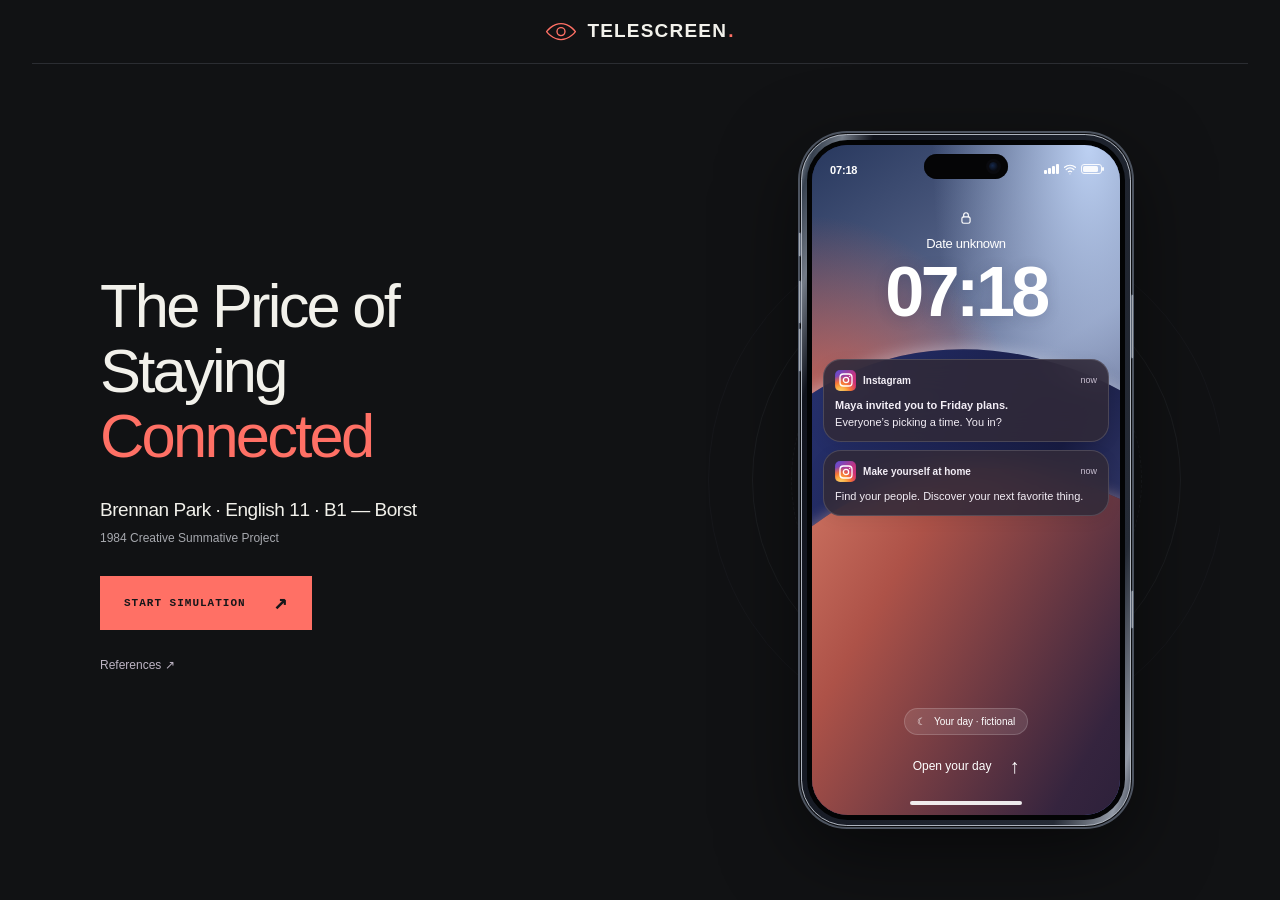
==== docs/index.html @ c14a63f2 "Retitle project and simplify homepage with verified MLA references" ====
<!doctype html>
<html lang="en">
<head>
<meta charset="utf-8">
<meta name="viewport" content="width=device-width, initial-scale=1">
<meta name="theme-color" content="#111214">
<meta name="description" content="A student’s day in an Instagram simulation. Explore how convenience, personalization, and social connection shape the data we share, with researched comparisons to Instagram, Facebook, and 1984.">
<title>The Price of Staying Connected</title>
<link rel="icon" href="icon.svg" type="image/svg+xml">
<link rel="stylesheet" href="style.css?v=720aa1b64d">
<link rel="stylesheet" href="social.css?v=d353c416f6">
<script src="social-story.js?v=7cb6c1d07c" defer></script>
<script src="research.js?v=9ce2c18d15" defer></script>
<script src="social-app.js?v=1d35b8784d" defer></script>
</head>
<body class="contemporary-site">
<a class="skip-link" href="#main">Skip to experience</a>
<header class="site-header">
<a class="wordmark" href="" aria-label="Telescreen home"><svg viewBox="0 0 40 24" aria-hidden="true"><path d="M2 12S9 2 20 2s18 10 18 10-7 10-18 10S2 12 2 12Z"/><circle cx="20" cy="12" r="5"/></svg>TELESCREEN<span>.</span></a>
</header>
<main id="main" tabindex="-1"></main>
<div id="announcer" class="sr-only" role="status" aria-live="polite" aria-atomic="true"></div>
<dialog id="info-dialog" aria-labelledby="dialog-title"></dialog>
<noscript><p>This interactive story needs JavaScript. The game does not request real device permissions or require an account.</p></noscript>
</body>
</html>
---- docs/style.css ----
:root{color-scheme:dark;--bg:#111214;--ink:#f2f1eb;--muted:#a6a8ae;--line:#32343a;--red:#ff7065;--mono:'SFMono-Regular',Consolas,'Liberation Mono',monospace;--sans:-apple-system,BlinkMacSystemFont,'Segoe UI',Arial,sans-serif}
*{box-sizing:border-box}html{scroll-behavior:auto}body{margin:0;background:var(--bg);color:var(--ink);font:16px/1.5 var(--sans)}button,textarea{font:inherit}button{cursor:pointer;color:inherit;-webkit-tap-highlight-color:transparent}button:disabled{cursor:not-allowed}a{color:inherit}svg{fill:none;stroke:currentColor;stroke-width:1.7;stroke-linecap:round;stroke-linejoin:round;display:block}button:focus-visible,a:focus-visible,summary:focus-visible,textarea:focus-visible,[tabindex="0"]:focus-visible{outline:3px solid #ff7065;outline-offset:3px}.sr-only{position:absolute;width:1px;height:1px;padding:0;margin:-1px;overflow:hidden;clip:rect(0,0,0,0);white-space:nowrap;border:0}.skip-link{position:fixed;left:20px;top:-60px;padding:12px 18px;background:var(--red);color:#101114;z-index:999}.skip-link:focus{top:10px}#main:focus,[data-focus]:focus{outline:none}.site-header{justify-content:center;max-width:1440px;margin:auto;height:88px;padding:0 56px;border-bottom:1px solid #2b2d32;display:flex;align-items:center;gap:30px}.wordmark{display:flex;align-items:center;gap:10px;font-size:19px;font-weight:800;letter-spacing:1.2px}.wordmark svg{width:32px;color:var(--red)}.wordmark>span{color:var(--red);margin-left:-9px}.header-caption{font:10px var(--mono);color:#999da8;letter-spacing:1.5px;margin:auto}.text-button{background:none;border:0;font-size:12px;padding:10px 0}.text-button:hover{color:var(--red)}.text-button>span{margin-left:12px;color:var(--red)}.eyebrow{font:10px/1.65 var(--mono);letter-spacing:1.6px;color:var(--muted)}.red{color:var(--red)}.eyebrow-line{width:30px;height:1px;background:currentColor;display:inline-block;vertical-align:middle;margin-right:12px}.hero{max-width:1280px;padding:56px 30px 44px;margin:auto;display:grid;grid-template-columns:1.2fr .85fr;align-items:center;gap:55px}.hero-copy{padding-bottom:15px}.hero h1{font-size:clamp(50px,5.4vw,78px);letter-spacing:-4.5px;line-height:1.06;font-weight:500;margin:27px 0 26px}.hero h1 em{font-style:normal;color:var(--red)}.tagline{font-size:20px;line-height:1.55;margin:0 0 18px;letter-spacing:-.25px}.hero-intro{font-size:14px;line-height:1.8;color:var(--muted);max-width:370px;margin:0 0 29px}.hero-actions{display:flex;align-items:center;gap:22px}.primary-button{display:inline-flex;align-items:center;justify-content:space-between;gap:28px;min-height:54px;background:var(--red);border:1px solid var(--red);padding:16px 23px;font:700 11px var(--mono);letter-spacing:1px;color:#161619;transition:background .18s,transform .18s}.primary-button:hover{background:#ff9389;transform:translateY(-2px)}.primary-button span{font-size:23px;line-height:18px}.duration{font:9px/1.8 var(--mono);letter-spacing:.7px;color:var(--muted)}.safety-line{display:flex;align-items:center;gap:8px;color:var(--muted);font-size:11px;margin:21px 0 0}.safety-line svg{width:14px;height:14px}.hero-footnote{font-size:11px;line-height:1.7;color:#8f929d;margin:22px 0 0}.hero-device{position:relative;display:flex;align-items:center;flex-direction:column;gap:18px}.device-caption{font-size:8px;letter-spacing:1.5px;text-align:center}.device-model{font:9px var(--mono);color:#a0a4b0;text-align:center;letter-spacing:.5px}.device-orbit{position:absolute;width:520px;height:520px;border:1px solid #65677422;border-radius:50%;top:130px;pointer-events:none}.device-orbit:before{content:'';position:absolute;inset:38px;border:1px dashed #62657520;border-radius:50%}.device-orbit:after{content:'';position:absolute;inset:-45px;border:1px solid #62657513;border-radius:50%}.iphone{--device-width:370px;--phone-bg:#f2f2f7;--phone-ink:#17171b;--phone-muted:#63636c;--card:#fff;--phone-line:#dcdce2;position:relative;width:var(--device-width);aspect-ratio:78/163.4;height:calc(var(--device-width)*2.094871795);min-height:0;padding:calc(var(--device-width)*.0305);border-radius:calc(var(--device-width)*.139);background:linear-gradient(105deg,#9ba3af 0%,#37414f 3%,#737b87 8%,#10131c 14%,#252b36 85%,#9299a5 96%,#323a47 100%);border:1px solid #aeb4be;box-shadow:0 0 0 1px #0b0c0f,0 0 0 3px #4d5460,0 25px 80px #0008;flex-shrink:0;z-index:1;color:var(--phone-ink);color-scheme:light}.iphone-display{width:100%;height:100%;border-radius:calc(var(--device-width)*.108);position:relative;background:var(--phone-bg);overflow:hidden;display:flex;flex-direction:column;box-shadow:0 0 0 5px #030405}.hardware-key{position:absolute;background:linear-gradient(90deg,#202631,#a1a7af,#343a46);width:3px;left:-4px;border:1px solid #596272;border-radius:2px}.action-key{top:14%;height:25px}.volume-up{top:21%;height:44px}.volume-down{top:28%;height:44px}.side-key{left:auto;right:-4px;top:23%;height:65px}.camera-control{left:auto;right:-4px;top:66%;height:39px}.ios-statusbar{height:54px;flex-shrink:0;position:relative;display:flex;align-items:center;justify-content:space-between;padding:0 23px 0 24px;z-index:4;color:var(--phone-ink);font-size:12px;font-weight:650;letter-spacing:-.2px}.ios-statusbar time{padding-top:1px}.dynamic-island{position:absolute;top:10px;left:50%;transform:translateX(-50%);width:100px;height:29px;background:#050506;border-radius:22px;display:flex;align-items:center;justify-content:flex-end;padding-right:10px;box-shadow:inset 0 0 1px #000}.island-lens{display:block;width:9px;height:9px;border-radius:50%;background:radial-gradient(circle at 40% 40%,#16294c,#0a0d16 65%);box-shadow:0 0 0 3px #0a0a0e}.privacy-light{position:absolute;right:30px;width:4px;height:4px;background:#f39934;border-radius:50%}.ios-signals{display:flex;align-items:center;gap:4px}.ios-signals>svg{width:14px;height:13px;stroke-width:2.4}.cellular{display:flex;gap:1.5px;height:10px;align-items:flex-end}.cellular i{display:block;width:2.5px;border-radius:1px;background:currentColor}.cellular i:nth-child(1){height:4px}.cellular i:nth-child(2){height:6px}.cellular i:nth-child(3){height:8px}.cellular i:nth-child(4){height:10px}.battery{width:21px;height:10px;border:1px solid currentColor;border-radius:3px;position:relative;opacity:.9}.battery:after{content:'';position:absolute;width:1.5px;height:4px;background:currentColor;right:-3px;top:2px;border-radius:1px}.battery i{position:absolute;inset:1px 3px 1px 1px;background:currentColor;border-radius:1.5px}.home-area{height:24px;flex-shrink:0;display:flex;align-items:center;justify-content:center;background:var(--phone-bg);z-index:5}.home-indicator{height:4px;width:112px;border-radius:4px;background:var(--phone-ink);opacity:.9}.locked .iphone-display{background:#232c5a}.locked .ios-statusbar{color:white;position:absolute;width:100%;top:0}.locked .home-area{background:transparent;position:absolute;bottom:0;width:100%}.locked .home-indicator{background:white}.lock-screen{height:100%;position:relative;color:white;overflow:hidden}.wallpaper{position:absolute;inset:0;background:radial-gradient(ellipse at 90% 0,#bdd1f3 0%,transparent 40%),radial-gradient(ellipse at 0 70%,#ff9d67 0%,#e15e46 24%,transparent 60%),linear-gradient(145deg,#28385e,#717da0 42%,#28284b 78%)}.wallpaper:before{content:'';position:absolute;inset:29% -65% -38% -40%;border-radius:48%;background:linear-gradient(148deg,#2e3c85 3%,#181c43 45%,#5560a2 69%,#b8c4ed);transform:rotate(-35deg);box-shadow:0 -2px 15px #dadff077}.wallpaper:after{content:'';position:absolute;inset:47% -70% -54% -35%;border-radius:48%;background:linear-gradient(155deg,#e88e76,#ad5248 25%,#35243e 53%,#12162e 80%);transform:rotate(-35deg);box-shadow:0 -2px 13px #ffcfba55}.lock-content{position:relative;z-index:1;height:100%;display:flex;align-items:center;flex-direction:column;padding:67px 13px 27px}.lock-icon svg{width:14px;height:14px;margin:4px 0 12px;stroke-width:2}.lock-date{font-size:15px;font-weight:500;letter-spacing:-.3px}.lock-time{font-size:76px;line-height:1.1;font-weight:600;letter-spacing:-4px;text-shadow:0 2px 14px #25284930}.lock-notifications{width:100%;margin-top:37px;display:flex;flex-direction:column;gap:8px}.lock-notification{background:#eef1ffbf;border:1px solid #ffffff55;border-radius:21px;padding:13px 14px;box-shadow:0 4px 16px #0001;color:#20202b;backdrop-filter:blur(16px)}.notification-top{display:flex;align-items:center;gap:7px;font-size:10px;line-height:1.3}.notification-top time{margin-left:auto;color:#60606d;font-size:9px}.notification-top strong{font-weight:650}.notification-top .app-icon{width:21px;height:21px;border-radius:5px}.notification-top .app-icon svg{width:13px;height:13px}.lock-notification p{font-size:12px;line-height:1.55;margin:6px 0 0}.app-icon{width:29px;height:29px;border-radius:7px;display:grid;place-items:center;color:white;flex-shrink:0;background:#898995;box-shadow:inset 0 0 0 1px #0000000a}.app-icon svg{width:19px;height:19px;stroke-width:1.8}.icon-diary,.icon-diary-return{background:linear-gradient(#ffcd40 0 30%,#fff 30%);color:#b08308}.icon-fitness{background:#111;color:#d6ff44}.icon-hate{background:linear-gradient(#fc6359,#dd272c)}.icon-records{background:linear-gradient(#5d91ff,#2b65e8)}.icon-ration{background:#c3473e}.icon-keyboard{background:linear-gradient(#a0a2ad,#6d6f7c)}.icon-chat{background:linear-gradient(#6be175,#28bf48)}.icon-settings{background:linear-gradient(#a9a9b0,#7e7f87)}.lock-bottom{margin-top:auto;width:100%;display:flex;flex-direction:column;align-items:center;gap:13px}.focus-badge{background:#ffffff1a;border:1px solid #ffffff2a;border-radius:20px;padding:5px 12px;font-size:10px}.unlock-button{border:0;background:none;color:white;padding:9px 16px;font-size:12px;display:flex;gap:18px;align-items:center}.unlock-button span{font-size:20px}.unlock-button:hover{color:#ffdacb}.experience-strip{max-width:1220px;margin:10px auto 38px;border-top:1px solid var(--line);display:grid;grid-template-columns:repeat(3,1fr);gap:36px;padding-top:26px}.experience-strip article{display:flex;gap:17px}.experience-strip article>span{font:10px var(--mono);color:var(--red);padding-top:3px}.experience-strip h2{font-size:14px;font-weight:550;margin:0 0 6px}.experience-strip p{font-size:12px;color:var(--muted);margin:0}.site-footer{max-width:1220px;margin:auto;display:flex;justify-content:space-between;align-items:center;gap:15px;border-top:1px solid #2b2d32;padding:21px 0;font:10px var(--mono);color:#9699a2}.site-footer .text-button{font:10px var(--mono)}.safe-label{display:flex;align-items:center;gap:8px}.safe-label i{width:5px;height:5px;background:#b7cbaa;border-radius:50%}.game-layout{max-width:1250px;margin:auto;padding:36px 25px 45px;display:grid;grid-template-columns:minmax(200px,1fr) 370px minmax(190px,.8fr);gap:48px;align-items:start}.story-sidebar{padding-top:36px}.story-sidebar h1{font-size:42px;line-height:1.13;letter-spacing:-1.9px;font-weight:500;margin:21px 0 18px}.story-sidebar>p{font-size:14px;line-height:1.85;color:var(--muted);max-width:280px}.connection-button{border:1px solid #464851;background:#1d1e22;border-radius:6px;display:flex;align-items:center;gap:6px;padding:13px 12px;font-size:11px;margin-top:25px;min-height:44px;white-space:nowrap}.connection-button svg{width:17px;height:17px;color:var(--red);margin-right:3px}.connection-button span{margin-left:9px;color:var(--red)}.connection-button:hover{background:#292a30}.story-sidebar .scene-chapter{font:9px var(--mono);letter-spacing:.5px;margin:10px 0 0;color:#9095a1}.scene-progress{display:flex;gap:5px;margin-top:32px}.scene-progress i{height:3px;background:#363940;flex:1}.scene-progress i.done{background:var(--red)}.scene-progress i.current{background:#e2aa9e}.character-note{margin-top:35px;padding-top:22px;border-top:1px solid var(--line)}.character-note p{font-size:12px;line-height:1.8;color:var(--muted);max-width:260px}.restart-button{font-size:11px;color:#aaadb6;margin-top:15px}.playable-device{display:flex;flex-direction:column;align-items:center;gap:16px}.record-sidebar{padding-top:39px}.status-card h2{font-size:20px;line-height:1.3;letter-spacing:-.6px;font-weight:500;margin:10px 0 15px}.loyalty-meter{height:3px;background:#363940}.loyalty-meter span{height:100%;display:block;background:var(--red);transition:width .2s}.status-card p{font-size:12px;color:var(--muted);line-height:1.8;margin:16px 0 0}.score-note{display:flex;gap:10px;border-top:1px solid var(--line);padding-top:21px;margin-top:25px}.score-note svg{width:17px;height:17px;color:#a1b29b;flex-shrink:0;margin-top:4px}.score-note p{font-size:11px;line-height:1.85;color:var(--muted);margin:0}.score-note strong{font-weight:500;color:var(--ink)}.decision-log{margin-top:28px;border-top:1px solid var(--line);padding-top:18px}.decision-log summary{cursor:pointer;font:11px var(--mono);color:#c5c8cf;padding:5px 0;min-height:32px}.decision-log summary span{float:right;color:#9297a1;font-size:10px}.log-row{display:flex;gap:11px;padding:13px 0;border-bottom:1px solid #2b2d33;align-items:flex-start}.log-row>span{font:10px var(--mono);color:#9a9da7;padding-top:3px}.log-row p{font-size:11px;line-height:1.6;margin:0;flex:1}.log-row em{font:10px var(--mono);color:var(--red);padding-top:3px}.no-record{font-size:11px;color:var(--muted);line-height:1.7}.phone-app{min-height:0;flex:1;display:flex;flex-direction:column;background:var(--phone-bg);color:var(--phone-ink)}.party-scorebar{margin:0 12px 6px;background:#e7e8ed;border:1px solid #d7d8df;border-radius:9px;padding:6px 10px;display:flex;align-items:center;justify-content:space-between;gap:10px;min-height:30px}.party-scorebar>span{font:7px var(--mono);letter-spacing:1.15px;display:flex;align-items:center;gap:5px;color:#4b4e59}.party-scorebar svg{width:13px;height:13px}.party-scorebar>strong{font-size:14px;font-weight:650;line-height:1}.party-scorebar small{font:8px var(--mono);color:#676976;margin-left:2px}.party-scorebar em{font:9px var(--mono);margin-left:8px;color:#a52c2c}.app-navbar{height:45px;display:flex;align-items:center;gap:8px;padding:0 14px 7px;flex-shrink:0;border-bottom:1px solid var(--phone-line)}.app-navbar>strong{font-size:14px;font-weight:650;flex:1}.app-info{border:0;border-radius:50%;height:31px;width:31px;display:grid;place-items:center;background:#e3e4e9;color:#515462}.app-info svg{width:16px;height:16px}.app-info:hover{background:#d0d2db}.app-scroll{flex:1;min-height:0;overflow-y:auto;overflow-x:hidden;padding:16px 14px 12px;scrollbar-width:thin;scrollbar-color:#c1c3cb transparent;overscroll-behavior:contain}.screen-simulation{text-align:center;font:7px/1.5 var(--mono);letter-spacing:1px;color:var(--phone-muted);margin:20px 0 2px}.notes-location{font-size:10px;color:#8e6b00;display:flex;align-items:center;gap:5px;padding-bottom:14px;border-bottom:1px solid #e5dfce;margin-bottom:13px}.notes-location svg{width:12px;height:12px}.notes-location span{margin-left:auto;color:#7c776a}.note-date{display:block;text-align:center;color:#8b8473;font-size:9px;letter-spacing:.2px;margin-bottom:10px}.notes-app{background:#fffcf1;border-radius:12px;padding:13px 13px 15px;border:1px solid #e9e2d1}.notes-app textarea{resize:vertical;width:100%;min-height:128px;border:0;background:transparent;color:#242019;font:18px/1.5 var(--sans);padding:3px 0;outline-offset:5px;border-radius:3px}.microcopy{font-size:9px;line-height:1.65;color:var(--phone-muted);margin:11px 0}.sync-banner{display:flex;gap:9px;border:1px solid #decdaa;background:#f0e4c8;border-radius:12px;padding:11px 10px;margin-top:17px;animation:notify-in .45s .75s both}.sync-banner>svg{width:19px;height:19px;color:#81641f;flex-shrink:0;margin-top:3px}.sync-banner strong{font-size:10px;font-weight:650;color:#604716}.sync-banner p{font-size:10px;line-height:1.6;color:#6d5730;margin:4px 0 0}.decision-prompt{margin:21px 0 11px}.decision-prompt>span{font:7px var(--mono);letter-spacing:1.1px;color:var(--phone-muted)}.decision-prompt p{font-size:12px;line-height:1.6;font-weight:600;margin:5px 0}.choice-list{display:flex;flex-direction:column;gap:8px}.choice-button{border:1px solid var(--phone-line);background:var(--card);color:var(--phone-ink);border-radius:13px;padding:12px 12px;display:flex;gap:10px;text-align:left;width:100%;min-height:56px;box-shadow:0 1px 3px #00000004;transition:background .15s,border-color .15s}.choice-button:hover{background:#e8eefb;border-color:#91a7d4}.choice-content{flex:1;display:block}.choice-content strong{display:block;font-size:11px;line-height:1.5;font-weight:650}.choice-content small{display:block;font-size:9px;line-height:1.55;color:var(--phone-muted);margin-top:3px}.choice-chevron{font-size:23px;line-height:1.1;color:#9699a4;align-self:center}.choice-button:disabled{background:#e9e9ee;color:#777984;border-color:#d9d9e0;box-shadow:none}.choice-button:disabled .choice-content small{color:#767981}.prerequisite{font-size:10px;color:#866117;background:#f2e7d0;border-radius:7px;padding:8px 10px}.app-primary{display:flex;justify-content:space-between;align-items:center;gap:12px;width:100%;border:0;border-radius:13px;background:#2474ea;color:white;min-height:43px;padding:12px 14px;font-size:12px;font-weight:600}.app-primary:hover{background:#145dcb}.app-secondary{display:flex;justify-content:space-between;align-items:center;width:100%;min-height:40px;border:1px solid #b9c8e4;background:#e9effb;color:#265eaf;border-radius:10px;padding:11px 12px;font-size:10px;font-weight:550;margin-top:10px}.app-secondary:hover{background:#dce6fb}.app-secondary span{font-size:15px}.fitness-video{position:relative;height:236px;border-radius:16px;overflow:hidden;background:radial-gradient(ellipse at 70% 20%,#43857c,#204747 45%,#162a30);color:white}.video-top{display:flex;align-items:center;justify-content:space-between;padding:11px;font:8px var(--mono);letter-spacing:.3px;position:relative;z-index:1}.video-badge{background:#ffffff18;padding:4px 5px;border-radius:4px}.instructor{width:100%;height:166px;position:absolute;top:30px;left:0;stroke:#c3dfbb;stroke-width:11;filter:drop-shadow(0 5px 10px #0003)}.instructor circle{fill:#c3dfbb;stroke:none}.fitness-caption{position:absolute;bottom:0;left:0;right:0;padding:25px 12px 13px;background:linear-gradient(transparent,#0c2025e8);font-size:15px;font-weight:600;line-height:1.4}.fitness-caption small{font-size:9px;color:#c2d2d4;font-weight:400}.fitness-start{background:#c9ef58;color:#17280b;margin-top:10px}.fitness-start:hover{background:#ddff82}.coach-live{box-shadow:inset 0 0 0 2px #e46c4e}.coach-live .video-badge{background:#d7503f;color:white}.coach-live .fitness-caption{background:linear-gradient(transparent,#351810f0);font-size:14px}.intrusion-banner{display:flex;align-items:flex-start;gap:8px;margin-top:12px;background:#f9dfd7;border:1px solid #e9b4a6;color:#883828;border-radius:11px;padding:11px;font-size:11px;font-weight:550;line-height:1.5}.intrusion-banner svg{width:17px;height:17px;flex-shrink:0;margin-top:2px}.intrusion-banner small{display:block;font-weight:400;font-size:9px;margin-top:4px;color:#8b4e40}.activity-rings{display:flex;gap:9px;align-items:center;margin-top:14px;font:7px var(--mono);letter-spacing:.6px;color:#676d5a}.activity-rings i{height:20px;width:20px;border:3px solid #d1ed49;border-radius:50%;box-shadow:0 0 0 3px #ef485d,inset 0 0 0 3px #60dce2}.broadcast{height:209px;background:radial-gradient(ellipse at 50% 20%,#5f3a3e,#211c28 70%);color:white;border-radius:14px;overflow:hidden;position:relative}.live-badge{display:inline-block;background:#e43343;color:white;font:7px var(--mono);letter-spacing:.5px;padding:4px 6px;border-radius:4px}.goldstein{position:absolute;inset:25px 0 0;width:100%;height:180px;color:#d9b7ab;stroke-width:2;opacity:.7}.goldstein circle,.goldstein path:first-of-type{fill:#c9aea6;stroke:none;opacity:.5}.broadcast-title{position:absolute;bottom:0;width:100%;padding:14px 10px 13px;background:linear-gradient(transparent,#1a1424)}.broadcast-title>span{font:7px var(--mono);color:#f09d94;letter-spacing:1.5px}.broadcast-title h3{font-size:14px;letter-spacing:1.1px;margin:4px 0 0}.stream-meta{display:flex;flex-wrap:wrap;align-items:center;justify-content:space-between;gap:3px;margin-top:12px}.stream-meta strong{font-size:12px}.stream-meta>span{font-size:8px;color:#6a6b74}.inline-button{border:0;background:transparent;color:#2869c7;font-size:9px;padding:6px 0;min-height:28px}.live-comments{border-top:1px solid #dad8df;margin-top:6px;padding-top:4px}.live-comments p{font-size:10px;line-height:1.65;margin:8px 0;animation:comment-in .22s both}.live-comments p:nth-child(1){animation-delay:.15s}.live-comments p:nth-child(2){animation-delay:.55s}.live-comments p:nth-child(3){animation-delay:.95s}.live-comments p b{font-size:9px;color:#8c4c55}.live-comments p span{font-size:8px;color:#96939d;white-space:nowrap}.live-comments.paused p{animation-play-state:paused}.participation{border-radius:6px;background:#f1dedf;padding:8px;margin-top:10px;display:flex;align-items:center;gap:5px;font:7px var(--mono);color:#87464b;letter-spacing:.4px}.participation i{width:4px;height:4px;background:#d94850;border-radius:50%}.work-ticket{background:#e9eefa;border:1px solid #d0dcee;border-radius:9px;padding:10px 12px;margin-bottom:13px}.work-ticket>span{font:7px var(--mono);letter-spacing:.7px;color:#4d6393}.work-ticket p{font-size:11px;line-height:1.65;margin:5px 0 0;color:#354868}.document-card{background:#fff;border:1px solid #d7d9df;padding:17px 15px;border-radius:4px;box-shadow:0 2px 5px #00000007;color:#262933}.document-meta{font:6px var(--mono);letter-spacing:.4px;display:flex;justify-content:space-between;color:#767e8d}.document-card h3{font:600 20px/1.1 Georgia,serif;letter-spacing:-.5px;margin:15px 0 17px}.document-card p{font-size:11px;line-height:1.6;margin:8px 0}.number-edit{background:#fff0bf;padding:2px 3px}.document-rule{height:1px;background:#d2d6df;margin:17px 0 11px}.document-conclusion{font-family:Georgia,serif!important;font-style:italic;color:#5b6271}.notification-card{padding:13px;border-radius:17px;background:#fff;border:1px solid #dedce3;box-shadow:0 2px 5px #00000005;color:#22232a}.notification-card h3{font-size:14px;line-height:1.3;letter-spacing:-.3px;margin:11px 0 7px}.notification-card p{font-size:12px;line-height:1.6;margin:0}.notification-card small{display:block;font-size:8px;color:#71717b;margin-top:10px;line-height:1.6}.old-notice{margin-top:10px;background:#ececf1}.old-notice s{color:#9d5961}.old-notice strong{font-weight:650}.gratitude-feed{margin-top:15px;border-top:1px solid #d6d3d8;padding-top:4px}.gratitude-feed p{font-size:10px;line-height:1.65;margin:11px 0}.gratitude-feed b{color:#5d6e93}.gratitude-feed span{font-size:8px;color:#88848e;white-space:nowrap}.chat-recipient{display:flex;gap:9px;align-items:center;margin-bottom:15px}.avatar{display:grid;place-items:center;width:35px;height:35px;background:linear-gradient(#adc8d7,#687ca1);color:white;border-radius:50%;font-size:16px;font-weight:500}.chat-recipient strong{display:block;font-size:13px;font-weight:600}.chat-recipient small{display:block;font-size:9px;color:var(--phone-muted);margin-top:2px}.compose-bubble{background:#dcecff;border:1px solid #b7d5fa;border-radius:17px 17px 4px 17px;padding:14px;font-size:16px;line-height:1.5;color:#14365f;margin-left:13px}.keyboard-update{border:1px solid #d5d6df;background:#e9e9ef;border-radius:12px;padding:11px;margin-top:19px;color:#343643}.keyboard-update>div{display:flex;gap:8px;align-items:center}.keyboard-update strong{font-size:11px}.keyboard-update p{font-size:9px;line-height:1.5;color:#686878;margin:2px 0 0}.keyboard-update .app-primary{margin-top:12px;font-size:11px}.update-complete{display:flex;align-items:center;gap:5px;font-size:9px;line-height:1.5;color:#5e487d;margin-top:9px}.update-complete svg{width:15px;height:15px}.word-keyboard{margin:16px -8px 0;padding:10px 5px;background:#d8d9e0;border-radius:10px}.word-keys{display:grid;grid-template-columns:repeat(2,1fr);gap:4px;margin-bottom:10px}.word-keys button{background:#f9f9fb;color:#3b4253;border:0;box-shadow:0 1px 1px #7a7c8c77;border-radius:5px;font-size:10px;min-height:39px}.word-keys button:hover{background:#d5e3ff}.word-keys button:disabled{background:#b7bac5;color:#565c6f;box-shadow:none}.qwerty{display:flex;flex-direction:column;gap:5px}.qwerty>div{display:flex;justify-content:center;gap:4px}.qwerty span{background:#f9f9fc;border-radius:4px;box-shadow:0 1px 1px #777b8b66;min-width:20px;flex:1;height:26px;display:grid;place-items:center;font-size:10px;color:#343b4a}.qwerty>div:nth-child(2){padding-inline:12px}.qwerty>div:nth-child(3){padding-inline:29px}.qwerty>div:last-child{padding:2px 12px 0}.qwerty .space-key{font-size:8px;height:24px}.messages{display:flex;flex-direction:column;gap:10px}.message{max-width:91%;border-radius:15px 15px 15px 4px;padding:11px 12px;background:#e1e2e9;color:#242430}.message>span{display:block;font-size:8px;color:#626472;font-weight:600;margin-bottom:4px;letter-spacing:.4px}.message p{font-size:12px;line-height:1.65;margin:0;white-space:pre-line}.message.self{align-self:flex-end;background:#2075e9;color:#fff;border-radius:15px 15px 4px 15px}.message.self>span{color:#e0eeff}.message.system{max-width:100%;background:#f0e4dc;border:1px solid #dbc6b8;border-radius:12px}.message.system>span{color:#875644}.message.deleted{color:#9b514d}.report-form{background:#fff;border:1px solid #d9d5dc;border-radius:10px;padding:13px;margin-top:17px;color:#292530}.report-form>span:first-child{font:7px var(--mono);letter-spacing:.4px;color:#86677c}.report-form p{font-size:11px;line-height:1.8;margin:9px 0}.form-status{font-size:9px;color:#997440;background:#f6edda;padding:4px 7px;border-radius:4px;display:inline-block}.settings-profile{display:flex;align-items:center;gap:11px;border-radius:13px;background:var(--card);padding:14px 12px;border:1px solid var(--phone-line)}.profile-avatar{display:grid;place-items:center;width:39px;height:39px;background:#727c92;color:white;border-radius:50%;font-size:13px}.settings-profile strong{display:block;font-size:14px;font-weight:500}.settings-profile small{display:block;font-size:9px;color:var(--phone-muted);margin-top:3px}.settings-app h3{font-size:21px;line-height:1.3;letter-spacing:-.7px;margin:20px 0 12px;font-weight:650}.settings-list{background:var(--card);border:1px solid var(--phone-line);border-radius:12px;overflow:hidden}.settings-list>div{display:flex;align-items:center;gap:9px;padding:12px 10px;font-size:10px;min-height:45px}.settings-list>div+div{border-top:1px solid var(--phone-line)}.settings-list svg{width:15px;height:15px;color:#8697bf}.settings-list small{margin-left:auto;font-size:8px;color:#ce8b7e}.fake-switch{height:19px;width:32px;background:#41c46b;border-radius:20px;margin-left:auto;position:relative;flex-shrink:0}.fake-switch:before{content:'';width:15px;height:15px;border-radius:50%;background:#fff;position:absolute;right:2px;top:2px;box-shadow:0 1px 3px #0003}.settings-note{font-size:11px;line-height:1.8;color:var(--phone-muted);margin:12px 4px}.original-note{background:#fff3cc;border:1px solid #dfc88a;border-radius:10px;padding:13px;color:#39301e}.original-note .note-date{text-align:left;font:7px var(--mono);letter-spacing:.5px}.original-note p{font-size:13px;line-height:1.7;margin:8px 0 0}.original-note .muted{font-size:11px;color:#7f7156;font-style:italic}.attestation{background:var(--card);border:1px solid var(--phone-line);border-radius:10px;padding:14px;margin:14px 0}.attestation>span{font:7px var(--mono);letter-spacing:.5px;color:var(--phone-muted)}.attestation p{font-size:15px;line-height:1.6;margin:8px 0 0}.offline-notice{border:1px dashed #8a7771;border-radius:6px;padding:9px;margin-bottom:13px;font-size:9px;color:#d1b7aa;background:#322623}.iphone:not(.locked){--phone-bg:#1e1b20;--phone-ink:#efecf2;--phone-muted:#b7aeba;--card:#302930;--phone-line:#53464f;color-scheme:dark}.iphone:not(.locked) .party-scorebar{background:#522827;border-color:#7b3c34}.iphone:not(.locked) .party-scorebar>span{color:#f4b2a3}.iphone:not(.locked) .party-scorebar small{color:#dcc3bc}.iphone:not(.locked) .party-scorebar em{color:#ff9b89}.iphone:not(.locked) .app-info{background:#44353d;color:#e5c9ca}.iphone:not(.locked) .choice-button:hover{background:#4b3237;border-color:#bb7164}.iphone:not(.locked) .choice-button:disabled{background:#2d252b;border-color:#443840;color:#a89ca5}.iphone:not(.locked) .choice-button:disabled small{color:#ac9ba2}.iphone:not(.locked) .message.friend{background:#39313d;color:#f1eaf3}.iphone:not(.locked) .message.friend>span{color:#c1b3cd}.iphone:not(.locked) .message.system{background:#452e2d;border-color:#6b4740;color:#edc6bf}.iphone:not(.locked) .message.system>span{color:#f1a792}.iphone:not(.locked) .report-form{background:#30262e;border-color:#5a424b;color:#ede2e6}.iphone:not(.locked) .report-form>span:first-child{color:#d0a5b7}.iphone:not(.locked) .form-status{background:#514028;color:#ebcda5}.iphone:not(.locked) .app-primary{background:#b74338;color:white}.iphone:not(.locked) .app-primary:hover{background:#cc5649}.iphone:not(.locked) .intrusion-banner{background:#4b2927;border-color:#743b33;color:#efb2a4}.iphone:not(.locked) .intrusion-banner small{color:#d8a296}.result-app{padding-top:2px}.result-visual{margin-bottom:20px}.result-copy>.eyebrow{color:var(--phone-muted);font-size:7px;letter-spacing:1px}.result-copy h2{font-size:23px;line-height:1.18;letter-spacing:-.8px;margin:7px 0 12px;font-weight:600}.result-copy p{font-size:12px;line-height:1.85;color:var(--phone-muted);margin:0}.reply-bubble{border-radius:11px;padding:11px;margin:12px 0;background:var(--card);border:1px solid var(--phone-line);font-size:11px;line-height:1.7}.score-adjustment{display:flex;align-items:center;justify-content:space-between;padding:15px 0;margin:16px 0 3px;border-top:1px solid var(--phone-line);font-size:10px;color:var(--phone-muted)}.score-adjustment strong{font:15px var(--mono);color:var(--phone-ink)}.result-connection{width:100%;display:flex;align-items:center;justify-content:center;gap:5px;border:0;background:none;font-size:10px;color:var(--phone-muted);padding:14px 10px}.result-connection svg{width:14px;height:14px;margin-right:2px}.empty-note{display:flex;align-items:center;flex-direction:column;background:#fff8e4;border:1px solid #e9dec4;border-radius:12px;padding:24px 16px;color:#8c7a50}.empty-note>svg{width:27px;height:27px}.empty-note h3{font-size:18px;font-weight:500;margin:9px 0 4px}.empty-note p{font-size:10px;line-height:1.6;margin:0;text-align:center}.saved-note{background:#fff8df;border:1px solid #e7daba;border-radius:10px;padding:17px;color:#30291a}.saved-note .note-date{font:7px/1.7 var(--mono);letter-spacing:.3px;text-align:left}.saved-note p{font-size:17px;line-height:1.55;margin:13px 0 7px}.archive-status{display:flex;gap:10px;padding:12px;background:#e6e9ee;border-radius:7px;margin-top:10px;color:#52596b}.archive-status svg{width:18px;height:18px;flex-shrink:0}.archive-status strong{display:block;font-size:11px}.archive-status small{display:block;font-size:9px;line-height:1.7;margin-top:4px}.archive-status.removed{background:#f0e0dc;color:#8a554b}.preserved-copy{margin-top:12px}.preserved-copy summary{font-size:10px;color:#496fa2;cursor:pointer;padding:8px 0}.preserved-copy .document-card{margin-top:5px}.reaction-receipt{background:#301c27;color:#f5dfe6;padding:19px 15px;border-radius:12px}.reaction-receipt h3{font-size:20px;line-height:1.2;font-weight:600;margin:15px 0 10px}.reaction-receipt p{font-size:11px;line-height:1.75;color:#d2b2bf;margin:0}.delivery-status{text-align:right;font-size:9px;color:var(--phone-muted);margin:7px 0 0}.fitness-receipt,.connection-receipt{background:#e6efd7;border:1px solid #c3d1b1;padding:21px 17px;border-radius:13px;color:#4c6636}.fitness-receipt>svg,.connection-receipt>svg{width:26px;height:26px;margin-bottom:14px}.fitness-receipt>span{font:8px var(--mono);letter-spacing:.8px}.fitness-receipt h3,.connection-receipt h3{font-size:20px;line-height:1.25;margin:9px 0;font-weight:600}.fitness-receipt p,.connection-receipt p{font-size:10px;line-height:1.7;margin:0}.connection-receipt{background:#3e2e34;border-color:#6a4b50;color:#e6bfb8}.connection-receipt.offline{background:#131416;border-color:#4f5057;color:#bfc5d3}.final-receipt{display:flex;gap:12px;align-items:center;padding:20px 15px;background:#3a3030;border:1px solid #675048;border-radius:10px;font:9px/1.7 var(--mono);color:#e3bfab;letter-spacing:.7px}.final-receipt svg{width:25px;height:25px;flex-shrink:0}.ending{max-width:1100px;margin:auto;padding:55px 25px 60px}.ending-top{display:grid;grid-template-columns:1fr 210px;gap:40px;align-items:center;border-bottom:1px solid var(--line);padding-bottom:31px}.ending h1{font-size:58px;line-height:1.1;letter-spacing:-2.8px;font-weight:500;margin:20px 0 0}.final-score{border-left:1px solid var(--line);padding-left:30px}.final-score strong{display:block;font-size:58px;line-height:1.1;font-weight:500;letter-spacing:-2px;margin:12px 0}.final-score small{font:13px var(--mono);color:var(--muted);letter-spacing:0;margin-left:4px}.final-score p{font-size:10px;color:var(--muted);line-height:1.7;margin:0}.ending-body{display:grid;grid-template-columns:1.2fr 1fr;gap:60px;margin-top:30px}.ending-body>div:first-child p{font-size:15px;line-height:1.9;margin:0 0 18px;color:#d2d4dc}.tradeoffs>div{border-bottom:1px solid var(--line);padding:13px 0 18px}.tradeoffs p{font-size:12px;line-height:1.8;color:var(--muted);margin:8px 0 0}.reflection{margin:34px 0;padding:30px 0;border-block:1px solid var(--line)}.reflection h2{font-size:34px;line-height:1.25;letter-spacing:-.9px;font-weight:500;max-width:760px;margin:12px 0 23px}.reflection-options{display:flex;gap:10px;flex-wrap:wrap}.reflection-options button{border:1px solid #515461;background:transparent;border-radius:6px;padding:12px 15px;font-size:12px;min-height:44px}.reflection-options button:hover,.reflection-options button[aria-pressed=true]{border-color:#d3958d;background:#352728}.reflection>p{font-size:12px;color:var(--muted);line-height:1.8;max-width:740px;min-height:44px;margin:18px 0 0}.ending-actions{display:flex;gap:25px;align-items:center;flex-wrap:wrap}.ending-record{margin-top:30px}.ending-record summary{font-size:12px;color:var(--muted);cursor:pointer;padding:12px 0}.ending-record article{display:flex;gap:18px;border-bottom:1px solid var(--line);padding:18px 0}.ending-record article>span{padding-top:1px}.ending-record article>div{flex:1}.ending-record article h3{font-size:13px;margin:0 0 6px;font-weight:500}.ending-record article p{font-size:12px;line-height:1.8;color:var(--muted);margin:0}.ending-record article>strong{font:11px var(--mono);color:var(--red);padding-top:3px}.ending-literature{margin-top:30px;padding-top:20px;border-top:1px solid var(--line)}.ending-literature h2{font-size:24px;font-weight:500;letter-spacing:-.6px}.ending-literature p{font-size:13px;line-height:1.85;color:var(--muted);max-width:820px}dialog{color:var(--ink);color-scheme:dark;background:#1c1d22;border:1px solid #4e515d;border-radius:17px;padding:30px 34px;width:min(720px,calc(100% - 32px));max-height:88dvh;box-shadow:0 25px 100px #0008}dialog::backdrop{background:#000b;backdrop-filter:blur(8px)}.dialog-top{display:flex;align-items:center;justify-content:space-between;gap:15px;margin-bottom:20px}.dialog-top .eyebrow{font-size:8px}.close-dialog{display:grid;place-items:center;width:37px;height:37px;border-radius:50%;border:1px solid #575965;background:#292b33;color:var(--ink);font-size:24px}.close-dialog:hover{background:#41434d}dialog h2{font-size:36px;line-height:1.15;letter-spacing:-1.4px;font-weight:500;margin:18px 0 21px}dialog h3{font-size:20px;line-height:1.3;font-weight:500;letter-spacing:-.5px;margin:27px 0 12px}dialog p{font-size:13px;line-height:1.9;color:#b8bcc8}.dialog-lead{max-width:580px}.chapter-tag{font:10px var(--mono);letter-spacing:.6px;color:#d8b7ae}.connection-section{border-top:1px solid #3b3e48;padding-top:20px;margin-top:22px}.connection-section p{margin:8px 0 0;font-size:15px}.dialog-small{font-size:11px;margin:24px 0}.source-link{font-size:11px;line-height:1.9;color:#b8c5e1;text-underline-offset:4px;display:inline-block}.dialog-return{margin-top:25px;display:flex}.about-safe{display:flex;gap:15px;border:1px solid #465348;background:#252e28;border-radius:10px;padding:18px;margin:24px 0}.about-safe>svg{width:22px;height:22px;color:#b5cdad;flex-shrink:0;margin-top:4px}.about-safe strong{font-size:13px;font-weight:550}.about-safe p{font-size:11px;line-height:1.85;margin:6px 0 0;color:#b4c7b8}.about-scenes article{display:flex;gap:15px;padding:20px 0;border-top:1px solid #3c3e47}.about-scenes .app-icon{margin-top:3px}.about-scenes .eyebrow{font-size:8px;color:#b4bac8}.about-scenes h4{font-size:17px;letter-spacing:-.3px;line-height:1.4;margin:4px 0 10px;font-weight:500}.about-scenes p{font-size:12px;line-height:1.8;margin:5px 0}.about-scenes b{font-weight:500;color:#e3d4ca}.source-list{display:flex;flex-direction:column;gap:12px;padding-top:15px}.source-list a{font-size:11px;color:#bcc9e5;text-underline-offset:3px}.restart-actions{display:flex;gap:24px;align-items:center;margin-top:22px}.restart-actions .primary-button{font-size:10px}.restart-actions .text-button{white-space:nowrap}@keyframes notify-in{from{opacity:0;transform:translateY(-5px)}to{opacity:1;transform:translateY(0)}}@keyframes comment-in{from{opacity:0;transform:translateY(5px)}to{opacity:1;transform:translateY(0)}}
@media(max-width:1300px){.experience-strip,.site-footer{margin-left:56px;margin-right:56px}.hero{padding-inline:56px;gap:45px}.game-layout{gap:32px;padding-inline:42px}.story-sidebar h1{font-size:36px;letter-spacing:-1.5px}.story-sidebar>p{font-size:13px}.hero h1{font-size:64px;letter-spacing:-3.7px}}
@media(max-width:1120px){.hero{grid-template-columns:1fr 370px;gap:32px;padding-inline:40px}.hero h1{font-size:56px;letter-spacing:-3px}.hero-actions{gap:16px}.primary-button{padding:15px 18px;gap:19px}.duration{font-size:8px}.tagline{font-size:18px}.game-layout{grid-template-columns:1fr 370px;max-width:850px;gap:45px;padding-inline:35px}.record-sidebar{display:none}.story-sidebar{padding-top:45px}.story-sidebar h1{font-size:41px}.story-sidebar>p{font-size:14px}.header-caption{font-size:8px}.device-orbit{width:420px;height:420px}.site-header{padding-inline:40px}.experience-strip,.site-footer{margin-inline:40px}.ending{padding-inline:45px}}
@media(max-width:850px){.hero{gap:25px;grid-template-columns:1fr 320px;padding:40px 30px}.hero h1{font-size:46px;letter-spacing:-2.6px}.hero-device .iphone{--device-width:320px}.hero-actions{flex-direction:column;align-items:flex-start;gap:12px}.duration br{display:none}.hero-intro{font-size:12px}.tagline{font-size:16px}.hero .eyebrow{font-size:8px;letter-spacing:1.2px}.device-caption{font-size:7px;letter-spacing:1px}.lock-time{font-size:68px}.lock-notifications{margin-top:28px}.lock-content{padding-top:57px}.lock-notification{padding:11px}.lock-notification p{font-size:10px}.lock-date{font-size:13px}.hero-device .dynamic-island{width:88px;height:26px}.hero-device .ios-statusbar{font-size:10px;padding-inline:19px}.header-caption{display:none}.site-header .text-button{margin-left:auto}.game-layout{padding-inline:25px;gap:28px}.story-sidebar h1{font-size:36px}.story-sidebar>p{font-size:13px}.connection-button{font-size:10px;padding:11px 9px;gap:4px}.connection-button svg{width:15px}.experience-strip{gap:20px}.experience-strip article{gap:12px}.experience-strip p{font-size:11px}.experience-strip h2{font-size:13px}.site-footer>span:first-child{display:none}.ending h1{font-size:48px}.ending-top{grid-template-columns:1fr 160px;gap:25px}.final-score{padding-left:23px}.ending-body{gap:35px}.reflection h2{font-size:30px}.device-orbit{width:365px;height:365px}.device-orbit:after{inset:-15px}}
@media(max-width:680px){.site-header{height:70px;padding-inline:21px;gap:15px}.wordmark{font-size:16px;gap:8px}.wordmark svg{width:27px}.site-header .text-button{font-size:10px}.hero{display:flex;flex-direction:column;gap:28px;padding:34px 24px 35px;align-items:stretch}.hero-copy{padding:0}.hero h1{font-size:clamp(45px,10.5vw,65px);letter-spacing:-2.7px;margin:22px 0}.hero .eyebrow{font-size:8px}.tagline{font-size:18px}.hero-intro{font-size:13px;line-height:1.75;max-width:410px;margin-bottom:23px}.hero-intro br+br{display:none}.hero-actions{flex-direction:row;align-items:center;gap:18px}.duration{font-size:8px}.duration br{display:block}.hero-footnote{font-size:10px;line-height:1.7;margin-top:17px}.safety-line{font-size:10px;margin-top:17px}.hero-device{align-self:center;gap:17px;margin-top:3px}.hero-device .iphone{--device-width:min(350px,calc(100vw - 56px))}.hero-device .device-caption{font-size:7px}.device-model{font-size:8px}.hero-device .lock-time{font-size:72px}.hero-device .lock-content{padding-top:62px}.hero-device .lock-notifications{margin-top:33px}.hero-device .lock-notification p{font-size:11px}.device-orbit{width:min(350px,calc(100vw - 45px));height:350px;top:150px}.device-orbit:after{inset:0}.experience-strip{margin:0 24px 25px;display:flex;flex-direction:column;padding-top:7px;gap:0}.experience-strip article{padding:17px 0;border-bottom:1px solid #2c2e34;gap:17px}.experience-strip article:last-child{border-bottom:0}.experience-strip h2{font-size:13px}.experience-strip p{font-size:11px}.site-footer{margin-inline:24px;font-size:8px;padding:18px 0;gap:8px}.site-footer .text-button{font-size:8px}.game-layout{display:flex;flex-direction:column;padding:18px 16px 35px;gap:22px;align-items:center}.story-sidebar{padding:0;width:100%;max-width:430px;display:grid;grid-template-columns:1fr auto;gap:0 12px}.story-sidebar>.eyebrow{font-size:7px;letter-spacing:.9px;grid-column:1/-1}.story-sidebar h1{font-size:27px;letter-spacing:-1px;margin:8px 0 5px;grid-column:1/-1}.story-sidebar>p:not(.scene-chapter){font-size:12px;line-height:1.75;max-width:100%;margin:0 0 10px;grid-column:1/-1}.connection-button{margin:0;font-size:9px;min-height:35px;justify-self:start;padding:8px 10px;grid-column:1;grid-row:4}.story-sidebar .scene-chapter{display:none}.scene-progress{margin:12px 0 0;grid-column:1/-1}.character-note{display:none}.restart-button{margin:0;font-size:9px;grid-column:2;grid-row:4;align-self:center}.playable-device .iphone{--device-width:min(370px,calc(100vw - 36px))}.playable-device{gap:14px}.ios-statusbar{font-size:12px}.app-scroll{padding-inline:13px}.choice-content strong{font-size:12px}.choice-content small{font-size:10px}.choice-button{padding:13px 12px}.decision-prompt p{font-size:13px}.screen-simulation{font-size:7px}.story-sidebar .eyebrow br{display:none}.app-navbar>strong{font-size:14px}.notes-app textarea{font-size:18px}.ending{padding:35px 24px 45px}.ending-top{grid-template-columns:1fr;gap:22px}.ending h1{font-size:44px;letter-spacing:-2px;margin:15px 0 0}.final-score{border-left:0;border-top:1px solid var(--line);padding:18px 0 0;display:flex;align-items:center;gap:18px;flex-wrap:wrap}.final-score>.eyebrow{font-size:8px}.final-score strong{font-size:39px;margin:0}.final-score p{margin:0;font-size:9px}.ending-body{grid-template-columns:1fr;gap:8px;margin-top:25px}.ending-body>div:first-child p{font-size:14px;line-height:1.85}.tradeoffs>div{padding:15px 0}.reflection{margin:27px 0;padding:25px 0}.reflection h2{font-size:28px}.reflection-options{gap:7px}.reflection-options button{font-size:11px;padding:10px 12px}.reflection>p{font-size:12px;min-height:64px}.ending-actions{gap:14px}.ending-actions .text-button{font-size:11px}.ending-record article{gap:10px}.ending-record article h3{font-size:12px}.ending-record article p{font-size:11px}.ending-literature h2{font-size:22px}.ending-literature p{font-size:12px}dialog{padding:24px 22px;max-height:90dvh}.dialog-top{gap:10px}.dialog-top .eyebrow{font-size:7px;letter-spacing:.8px}dialog h2{font-size:30px;letter-spacing:-1px}.connection-section p{font-size:14px}.source-link{font-size:10px}.dialog-return{font-size:9px;width:100%;gap:10px}.about-scenes article{gap:12px}.about-scenes h4{font-size:16px}.about-scenes p{font-size:11px}.about-safe{padding:14px;gap:10px}.about-safe p{font-size:11px}.source-list a{font-size:10px;line-height:1.7}.restart-actions{gap:15px;flex-wrap:wrap}}
@media(max-width:380px){.site-header{padding-inline:15px}.wordmark{font-size:14px}.site-header .text-button{font-size:9px}.hero{padding-inline:21px}.hero h1{font-size:43px;letter-spacing:-2.5px}.hero-actions{flex-wrap:wrap;gap:10px}.duration br{display:none}.hero-device .iphone{--device-width:calc(100vw - 50px)}.hero-device .lock-time{font-size:62px}.hero-device .lock-notifications{margin-top:20px}.hero-device .lock-content{padding-top:52px}.hero-device .lock-notification p{font-size:10px}.hero-device .lock-bottom{gap:6px}.hero-device .notification-top{font-size:9px}.ios-statusbar{padding-inline:17px;font-size:11px}.dynamic-island{width:88px;height:26px}.app-scroll{padding-inline:11px}.choice-content strong{font-size:11px}.choice-content small{font-size:9px}.game-layout{padding-inline:14px}.playable-device .iphone{--device-width:calc(100vw - 32px)}.word-keys button{font-size:9px}.qwerty span{min-width:16px}.phone-app .app-navbar>strong{font-size:12px}.party-scorebar{margin-inline:9px}.party-scorebar>span{font-size:6px}.app-navbar{padding-inline:11px}}
@media(prefers-reduced-motion:reduce){*,*:before,*:after{animation:none!important;transition:none!important;scroll-behavior:auto!important}.primary-button:hover{transform:none}}

.morning-notice{display:flex;gap:8px;align-items:center;margin-bottom:12px;border:1px solid #d3d9e5;background:#e8edf7;border-radius:10px;padding:10px;color:#394c70;font-size:10px;line-height:1.6}.morning-notice svg{width:16px;height:16px;flex-shrink:0}.morning-notice small{display:block;font-size:8px;color:#607392}.in-app-message{display:flex;gap:8px;border:1px solid var(--phone-line);border-radius:12px;background:var(--card);padding:11px;margin-top:13px;color:var(--phone-ink)}.in-app-message strong{font-size:9px}.in-app-message p{font-size:11px;line-height:1.65;margin:3px 0 0}.in-app-message .app-icon{width:23px;height:23px;border-radius:6px;flex-shrink:0;margin-top:3px}.in-app-message .app-icon svg{width:14px;height:14px}

/* A centered home link and project byline beneath the main title. */
.site-header .wordmark{min-height:44px;text-decoration:none;white-space:nowrap}
.site-header .wordmark:hover{color:white}
.hero-credit{display:flex;flex-direction:column;align-items:flex-start;gap:4px;margin:0 0 32px;color:var(--muted);font-size:13px;line-height:1.7}
.hero-credit strong{color:var(--ink);font-size:21px;font-weight:500;line-height:1.45;letter-spacing:-.45px}
.hero-credit .credit-hour{font:10px/1.7 var(--mono);letter-spacing:1px;margin-top:3px}
.hero{overflow-x:clip}
/* Fit the complete desktop phone in the usable browser height. */
@media (min-width:681px){
  :root{--desktop-phone-width:clamp(250px,calc((100svh - 116px)/2.094871795),330px)}
  .site-header{height:64px;max-width:1280px;width:calc(100% - 64px);padding-inline:32px}
  .hero{max-width:1160px;min-height:calc(100svh - 64px);padding:20px 40px 24px;grid-template-columns:minmax(0,1.2fr) minmax(0,.85fr);gap:48px}
  .hero-copy{padding-bottom:0}
  .hero h1{font-size:clamp(44px,min(4.8vw,8.5svh),68px);letter-spacing:-3.4px;margin:0 0 22px}
  .hero-credit{margin-bottom:26px;font-size:12px}
  .hero-credit strong{font-size:19px}
  .hero-device .iphone,.playable-device .iphone{--device-width:var(--desktop-phone-width)}
  .device-orbit{width:calc(var(--desktop-phone-width)*1.3);height:calc(var(--desktop-phone-width)*1.3);top:50%;transform:translateY(-50%)}
  .hero-device .lock-content{padding:clamp(49px,8svh,62px) 11px 25px}
  .hero-device .lock-time{font-size:clamp(56px,9svh,70px);letter-spacing:-3.5px}
  .hero-device .lock-date{font-size:13px}
  .hero-device .lock-icon svg{margin-bottom:9px}
  .hero-device .lock-notifications{margin-top:clamp(18px,3.4svh,28px)}
  .hero-device .lock-notification{padding:10px 11px;border-radius:18px}
  .hero-device .lock-notification p{font-size:11px}
  .hero-device .lock-bottom{gap:7px}
  .iphone .ios-statusbar{height:48px;padding-inline:18px;font-size:11px}
  .iphone .dynamic-island{width:84px;height:25px;top:9px}
  .game-layout{max-width:1160px;padding:20px 32px 24px;grid-template-columns:minmax(200px,1fr) var(--desktop-phone-width) minmax(190px,.85fr);gap:36px}
  .story-sidebar,.record-sidebar{padding-top:24px;max-height:calc(100svh - 116px);overflow-y:auto}
  .story-sidebar h1{font-size:36px;margin:17px 0 14px}
  .story-sidebar>p{font-size:13px;line-height:1.75}
  .scene-progress{margin-top:24px}
  .character-note{margin-top:24px;padding-top:17px}
  .game-layout .app-scroll{padding-inline:12px}
  .game-layout .app-navbar>strong{min-width:0;font-size:12px;white-space:nowrap;overflow:hidden;text-overflow:ellipsis}
  .game-layout .qwerty span{min-width:0}
}
@media (min-width:681px) and (max-width:1120px){
  .hero{gap:32px;padding-inline:32px}
  .game-layout{max-width:850px;grid-template-columns:minmax(0,1fr) var(--desktop-phone-width);gap:40px}
}
@media (min-width:681px) and (max-width:850px){
  .hero{gap:24px;padding-inline:28px}
  .hero h1{font-size:clamp(40px,5.4vw,46px);letter-spacing:-2.6px}
  .hero-credit strong{font-size:17px}
  .game-layout{gap:28px}
}
@media (min-width:681px) and (max-height:700px){
  .hero-device .notification-top{gap:5px;font-size:9px}
  .hero-device .notification-top time{font-size:8px}
  .hero-device .notification-top .app-icon{width:18px;height:18px}
  .hero-device .lock-notification p{font-size:10px}
  .iphone .ios-statusbar{padding-inline:14px;font-size:10px}
  .iphone .ios-signals{gap:3px}
  .iphone .dynamic-island{width:76px;height:23px}
  .story-sidebar h1{font-size:32px}
  .story-sidebar .connection-button{margin-top:18px}
  .character-note{margin-top:18px;padding-top:14px}
}
@media(max-width:850px){.hero-credit{font-size:12px;margin-bottom:26px}.hero-credit strong{font-size:18px}}
@media(max-width:680px){.hero-credit{margin-bottom:26px;gap:3px}.hero-credit strong{font-size:19px}.hero-credit .credit-hour{font-size:9px}}

/* The final screen is a Party dossier, with the score and its evidence together. */
.assessment{max-width:1160px;padding:20px 32px 28px}
.assessment-heading{display:flex;align-items:center;justify-content:space-between;gap:18px;margin-bottom:17px}
.assessment-heading .eyebrow{display:flex;align-items:center;gap:9px;font-size:9px;letter-spacing:1.2px}
.assessment-heading svg{width:23px;height:23px}
.assessment-file{font:9px var(--mono);letter-spacing:.7px;color:#90939d}
.assessment-verdict{display:grid;grid-template-columns:244px 1fr;gap:28px;border:1px solid #55312f;border-top:3px solid var(--red);padding:21px 26px;background:radial-gradient(ellipse at 0 0,#7d29231c,transparent 70%),#151518;position:relative;animation:assessment-arrive .45s ease-out both}
.assessment-score{padding:12px 27px 12px 0;border-right:1px solid #573330;display:flex;flex-direction:column;justify-content:center}
.assessment-score>.eyebrow{font-size:9px;line-height:1.5;letter-spacing:1px;color:#bcafb0}
.score-value{display:flex;align-items:baseline;gap:8px;animation:score-reveal .8s ease-out both}
.score-value strong{font-size:116px;font-weight:550;line-height:1.16;letter-spacing:-8px;font-variant-numeric:tabular-nums;color:var(--red)}
.score-value>span{font:14px var(--mono);color:#a19a9e}
.assessment-meter{height:4px;background:#3b292a;margin:9px 0 14px;overflow:hidden}
.assessment-meter>span{display:block;height:100%;width:var(--score);background:var(--red);transform-origin:left;animation:score-meter .85s ease-out both}
.score-status{font:8px/1.7 var(--mono);letter-spacing:.7px;color:#93858a;max-width:195px}
.verdict-stamp{display:inline-block;font:9px/1.5 var(--mono);letter-spacing:1px;color:#ecaea4}
.assessment .assessment-outcome h1{font-size:clamp(30px,3vw,39px);line-height:1.08;letter-spacing:-1.7px;margin:10px 0 12px;max-width:640px}
.assessment-message{font-size:13px;line-height:1.75;color:#d0cbd0;margin:0;max-width:620px}
.assessment-cost{margin-top:15px;padding-left:13px;border-left:2px solid #834c45}
.assessment-cost>span{font:8px/1.4 var(--mono);letter-spacing:1px;color:var(--red)}
.assessment-cost p{font-size:12px;line-height:1.65;color:#a8a3ad;margin:5px 0 0;max-width:590px}
.assessment-evidence{margin-top:18px}
.assessment-evidence h2{font-size:15px;line-height:1.4;font-weight:500;margin:0 0 11px;letter-spacing:-.2px}
.assessment-evidence ol{list-style:none;padding:0;margin:0;display:grid;grid-template-columns:repeat(3,minmax(0,1fr));gap:19px}
.assessment-evidence li{border-top:1px solid #3e3437;padding:12px 0 4px;animation:assessment-arrive .6s ease-out both}
.assessment-evidence li:nth-child(2){animation-delay:.08s}
.assessment-evidence li:nth-child(3){animation-delay:.16s}
.evidence-meta{display:flex;justify-content:space-between;gap:10px;font:8px/1.5 var(--mono);letter-spacing:.6px;color:#a49a9e}
.evidence-meta>span:last-child{color:var(--red);white-space:nowrap}
.assessment-evidence h3{font-size:13px;font-weight:550;margin:7px 0 5px}
.assessment-evidence p{font-size:11px;line-height:1.65;color:var(--muted);margin:0}
.assessment-bands{list-style:none;padding:0;margin:16px 0 18px;display:grid;grid-template-columns:repeat(4,minmax(0,1fr));gap:3px}
.assessment-bands li{position:relative;display:flex;align-items:baseline;gap:10px;border-top:3px solid #363439;background:#18181c;padding:12px 11px;color:#89848d;min-height:43px}
.assessment-bands li.current{border-color:var(--red);background:#382422;color:#ffe3de}
.band-range{font:10px var(--mono);white-space:nowrap}
.assessment-bands strong{font-size:10px;font-weight:500;white-space:nowrap}
.band-marker{position:absolute;right:8px;top:3px;font:6px var(--mono);letter-spacing:.6px;color:var(--red)}
.assessment-actions{gap:22px}
.assessment-actions .primary-button{text-transform:uppercase;min-width:170px}
.assessment-actions>p{font-size:11px;line-height:1.7;margin:0;color:#a8a3ad}
.assessment-actions>.text-button{margin-left:auto;font-size:10px;color:#a8a3ad}
.assessment-extras{margin-top:22px;border-top:1px solid #2e2d33}
.assessment-extras .ending-record{margin:0}
.assessment-extras summary{font-size:11px;color:#96919c;padding:12px 0;cursor:pointer}
.assessment-extras .calculation-note{font-size:12px;line-height:1.8;color:var(--muted);max-width:790px}
.assessment-reflection{border-top:1px solid #2e2d33}
.assessment-reflection .reflection{margin:0;padding:0 0 12px;border:0}
.assessment-reflection .reflection h2{font-size:27px;margin-top:7px}
.assessment-vaporized .assessment-verdict{background:radial-gradient(ellipse at 0 0,#7d29232e,transparent 70%),#141315}
.assessment-inner-party .verdict-stamp{color:#d2b395}
@keyframes assessment-arrive{from{opacity:0;transform:translateY(8px)}to{opacity:1;transform:translateY(0)}}
@keyframes score-reveal{from{opacity:0;transform:translateY(6px)}to{opacity:1;transform:translateY(0)}}
@keyframes score-meter{from{transform:scaleX(0)}to{transform:scaleX(1)}}
@media(max-width:1000px){
  .assessment-verdict{grid-template-columns:200px 1fr;gap:26px;padding:24px}
  .assessment-score{padding-right:21px}
  .score-value strong{font-size:101px;letter-spacing:-6px}
  .assessment .assessment-outcome h1{font-size:34px}
  .assessment-bands li{gap:7px;padding-inline:8px}
}
@media(max-width:680px){
  .assessment{padding:22px 22px 30px}
  .assessment-heading{flex-direction:column;align-items:flex-start;gap:6px;margin-bottom:16px}
  .assessment-heading .eyebrow{font-size:8px;letter-spacing:.7px}
  .assessment-file{font-size:8px}
  .assessment-verdict{grid-template-columns:1fr;gap:22px;padding:21px}
  .assessment-score{padding:0 0 17px;border-right:0;border-bottom:1px solid #573330}
  .score-value strong{font-size:107px;line-height:1.12}
  .assessment-meter{margin:6px 0 10px}
  .score-status{max-width:none;font-size:7px}
  .assessment .assessment-outcome h1{font-size:33px;letter-spacing:-1.4px;margin-top:10px}
  .verdict-stamp{font-size:8px;letter-spacing:.5px}
  .assessment-message{font-size:12px}
  .assessment-cost p{font-size:11px}
  .assessment-evidence ol{grid-template-columns:1fr;gap:9px}
  .assessment-evidence li{padding-top:11px}
  .assessment-evidence p{font-size:12px}
  .assessment-bands{grid-template-columns:repeat(2,minmax(0,1fr));gap:4px}
  .assessment-bands li{padding:14px 10px 11px}
  .assessment-actions{gap:13px}
  .assessment-actions .primary-button{min-width:145px}
  .assessment-actions>p{font-size:10px}
  .assessment-actions>.text-button{margin:0;min-height:40px}
}
@media(prefers-reduced-motion:reduce){.assessment-verdict,.score-value,.assessment-meter>span,.assessment-evidence li{animation:none}}

/* All playable apps share the dark phone palette, regardless of story phase. */
.iphone:not(.locked) .app-scroll{scrollbar-color:#655563 transparent}
.iphone:not(.locked) .app-info:hover{background:#59434f}
.iphone:not(.locked) :is(.notes-app,.saved-note,.empty-note,.document-card,.notification-card,.original-note){background:var(--card);border-color:var(--phone-line);color:var(--phone-ink)}
.iphone:not(.locked) .notes-app textarea{color:var(--phone-ink)}
.iphone:not(.locked) .notes-location{color:#d9bf87;border-color:var(--phone-line)}
.iphone:not(.locked) :is(.notes-location span,.note-date,.original-note .muted){color:#c2b49c}
.iphone:not(.locked) .sync-banner{background:#3e3427;border-color:#66553b}
.iphone:not(.locked) :is(.sync-banner>svg,.sync-banner strong){color:#e7cda3}
.iphone:not(.locked) .sync-banner p{color:#d9c29e}
.iphone:not(.locked) .prerequisite{background:#3d3225;color:#e5c798}
.iphone:not(.locked) .app-secondary{background:#38313d;border-color:#5d4b60;color:#e1d4ed}
.iphone:not(.locked) .app-secondary:hover{background:#4a3a50}
.iphone:not(.locked) :is(.morning-notice,.work-ticket){background:#2b2c3a;border-color:#4d5064;color:#d9dceb}
.iphone:not(.locked) :is(.morning-notice small,.work-ticket>span){color:#b6c2df}
.iphone:not(.locked) .work-ticket p{color:#d9dceb}
.iphone:not(.locked) :is(.activity-rings,.stream-meta>span,.document-meta,.document-conclusion,.notification-card small,.notification-top time){color:var(--phone-muted)}
.iphone:not(.locked) :is(.inline-button,.preserved-copy summary){color:#c6b6e4}
.iphone:not(.locked) .live-comments p b{color:#dca7b2}
.iphone:not(.locked) :is(.live-comments p span,.gratitude-feed span){color:#b7aeba}
.iphone:not(.locked) .participation{background:#452e36;color:#e6bcc8}
.iphone:not(.locked) .number-edit{background:#514328;color:#f0d89e}
.iphone:not(.locked) .document-rule{background:var(--phone-line)}
.iphone:not(.locked) .old-notice{background:#27232b}
.iphone:not(.locked) .old-notice s{color:#e1a4ad}
.iphone:not(.locked) .gratitude-feed b{color:#c3bbdf}
.iphone:not(.locked) .compose-bubble{background:#343044;border-color:#5b506b;color:#e5dced}
.iphone:not(.locked) .keyboard-update{background:#302a35;border-color:#53464f;color:#efecf2}
.iphone:not(.locked) .keyboard-update p{color:#c3b8cb}
.iphone:not(.locked) .update-complete{color:#d2bce8}
.iphone:not(.locked) .word-keyboard{background:#252129}
.iphone:not(.locked) :is(.word-keys button,.qwerty span){background:#4a424d;color:#f0eaf2}
.iphone:not(.locked) .word-keys button:hover{background:#5b4b5d}
.iphone:not(.locked) .word-keys button:disabled{background:#302b33;color:#a99cab}
.iphone:not(.locked) .message.self{background:#40354e;color:#f3eaf9}
.iphone:not(.locked) .message.self>span{color:#d8c7e7}
.iphone:not(.locked) .message.deleted{color:#e0a8a3}
.iphone:not(.locked) .archive-status{background:#302c38;color:#cfc4dc}
.iphone:not(.locked) .archive-status.removed{background:#452e2d;color:#edc6bf}
.iphone:not(.locked) .fitness-receipt{background:#2c3529;border-color:#4e6147;color:#c5d9b6}
---- docs/social.css ----
/* Contemporary chapter: the original dark hardware and layout, with Instagram simulation surfaces. */
.modern-hero #hero-title{line-height:1.06;letter-spacing:-.045em;margin-bottom:28px}.modern-hero .hero-actions{margin-top:28px}.modern-hero .hero-resources{margin-top:13px}.modern-hero .hero-resources button{font-size:12px;min-height:44px}.references-dialog{width:min(820px,calc(100% - 32px))}.reference-list{list-style:none;margin:28px 0 0;padding:0;font-size:14px;line-height:1.9}.reference-list li{padding-left:26px;text-indent:-26px;margin:0 0 22px;overflow-wrap:anywhere;color:#d0c9d6}.reference-list i{color:#f0e9f3}.reference-list a{color:#e5b4ad;text-decoration-thickness:1px;text-underline-offset:3px}.reference-list a:hover{color:#ffe0d9}
@media(max-width:680px){.modern-hero #hero-title{font-size:clamp(42px,10.8vw,64px);margin:8px 0 25px}.modern-hero .hero-actions{margin-top:25px}.modern-hero .hero-resources{margin-top:9px}.reference-list{font-size:13px;line-height:1.85}.reference-list li{padding-left:20px;text-indent:-20px;margin-bottom:22px}}
.name-entry{max-width:1030px}.name-entry .hero-copy>.eyebrow{display:block;margin-bottom:22px}.name-entry h1{overflow-wrap:anywhere}.name-phone .app-scroll{padding:18px 18px 16px}.name-welcome>.eyebrow{display:block;font-size:7px;margin-top:17px}.name-avatar{display:grid;place-items:center;width:48px;height:48px;border-radius:15px;background:linear-gradient(135deg,#634655,#362d42);border:1px solid #806075;color:#e9c2bd}.name-avatar svg{width:27px;height:27px}.name-welcome h2{font-size:30px;font-weight:500;line-height:1.1;letter-spacing:-1px;margin:11px 0 15px}.name-welcome>p{font-size:11px;color:#c3b3ca;line-height:1.8;margin-bottom:18px}#player-name-form label{display:block;font-size:11px;font-weight:600;margin-bottom:8px}#player-name{width:100%;min-height:48px;border:1px solid #77617f;background:#302735;color:#f8effb;border-radius:10px;padding:11px;font:16px var(--sans)}#player-name::placeholder{color:#b5a4be}#player-name:focus{outline:2px solid #ff9c8e;outline-offset:3px}#player-name[aria-invalid=true]{border-color:#ff9c8e}#name-help{font-size:9px;line-height:1.7;color:#bbaac5;margin:10px 0 0}.name-error{font-size:10px;line-height:1.6;color:#ffb4a9;min-height:16px;margin:5px 0 12px}#player-name-form .app-primary{min-height:47px}.name-privacy{display:flex;gap:9px;font-size:9px;line-height:1.8;color:#b4a5be;margin:15px 0 0}.name-privacy svg{width:14px;height:14px;flex-shrink:0;margin-top:2px}.character-note .eyebrow,.signup-preview b,.post-author strong,.settings-profile strong,.profile-id>strong{overflow-wrap:anywhere}.post-author>div,.settings-profile>div{min-width:0}.character-note .eyebrow{text-transform:uppercase}.profile-id>strong{max-width:100%}.social-game,.digital-profile{overflow-wrap:anywhere}
@media(min-width:681px) and (max-height:700px){.name-phone .app-scroll{padding-top:15px}.name-welcome>.eyebrow{margin-top:15px}.name-welcome h2{font-size:26px;margin-bottom:12px}.name-welcome>p{margin-bottom:15px}}
@media(max-width:680px){.name-entry{padding:24px 18px 32px}.name-entry .hero-copy{display:none}.name-entry .playable-device .iphone{--device-width:min(350px,calc(100vw - 40px))}.name-phone .app-scroll{padding:30px 20px 24px}.name-welcome h2{font-size:34px}.name-welcome>p{font-size:12px}#player-name-form label{font-size:13px}#name-help,.name-privacy{font-size:10px}}
.modern-hero .hero-credit{margin-bottom:20px}.modern-hero .hero-credit strong{font-size:clamp(15px,1.6vw,19px)}
.modern-intro{font-size:20px;letter-spacing:-.4px;margin:0 0 8px;font-weight:550}.modern-description{font-size:14px;line-height:1.75;color:#b8b4bd;max-width:430px;margin:0 0 25px}
.hero-resources{display:flex;gap:22px;flex-wrap:wrap;margin-top:20px}.hero-resources a,.hero-resources button{padding:5px 0;border:0;background:none;text-decoration:none;color:#bdb3c3;font-size:11px;line-height:1.6;min-height:35px}.hero-resources a:hover,.hero-resources button:hover{color:var(--red)}
.instagram-icon{background:radial-gradient(circle at 25% 110%,#ffdc80 0%,#fcaf45 22%,#f77737 38%,transparent 62%),linear-gradient(135deg,#5851db,#c13584 55%,#e1306c);color:white}.instagram-icon svg{width:21px;height:21px;stroke-width:1.9}
.contemporary-site .lock-notification{background:#302a38df;color:#f3eef6;border-color:#ffffff24}.contemporary-site .lock-notification time{color:#c7bdcf}.contemporary-site .lock-notification .instagram-icon svg{width:16px;height:16px}
.session-strip{display:flex;justify-content:space-between;align-items:center;gap:8px;padding:4px 13px 9px;font:6px/1.5 var(--mono);letter-spacing:.7px;color:#b7a6c2}.session-strip button{font:8px var(--mono);padding:6px 0;border:0;background:none;color:#dfb9c2;min-height:28px;letter-spacing:0}
.app-section{color:#c0afc8;font-size:10px;font-weight:400}.social-game .app-navbar{gap:7px}.social-phone .app-scroll{padding-top:15px}.social-phone .result-copy p{font-size:12px;line-height:1.85}
.record-settings{border-top:1px solid #4a3a48;margin-top:12px}.record-settings>div{display:flex;justify-content:space-between;gap:12px;padding:11px 0;border-bottom:1px solid #4a3a48;font-size:11px;line-height:1.5}.record-settings span{color:#b9adbf}.record-settings strong{font-weight:500;text-align:right;color:#eee2f1}.record-sidebar .record-settings{border-color:var(--line)}.record-sidebar .record-settings>div{border-color:var(--line);font-size:11px}.record-sidebar .status-card p{font-size:11px}.interest-preview{padding-top:22px}.interest-preview>.eyebrow{display:block;margin-bottom:12px}.interest-preview>p{font-size:11px;color:var(--muted)}.interest-chip{display:inline-flex;gap:7px;align-items:center;line-height:1.6;border:1px solid #65516c;background:#332c3a;color:#decee9;padding:6px 9px;margin:0 4px 7px 0;border-radius:20px;font-size:10px}.interest-chip small{font:700 11px var(--mono);color:#efb1a8}
.social-messages{margin:0 0 17px}.social-phone .message{font-size:12px}.social-phone .message p{font-size:12px;line-height:1.75}.social-phone .message>span{font-size:9px}.event-invite{padding:23px 19px;background:radial-gradient(ellipse at 95% 0,#98625555,transparent 80%),#3b2b3d;border:1px solid #795263;border-radius:17px;overflow:hidden;margin-bottom:16px}.event-invite>.eyebrow{font-size:7px;color:#edb7ae;letter-spacing:1.7px}.event-invite h2{font-size:35px;letter-spacing:-1.7px;line-height:1.08;margin:17px 0 11px;font-weight:500}.event-invite>p{font-size:10px;color:#dac4d7}.friend-stack{display:flex;align-items:center;margin-top:20px}.friend-stack>span{border:2px solid #3b2b3d;border-radius:50%;width:30px;height:30px;background:#785b7a;display:grid;place-items:center;font-size:9px;margin-left:-5px}.friend-stack>span:first-child{margin-left:0;background:#b46c64}.friend-stack>span:nth-child(2){background:#5c7891}.friend-stack small{font-size:8px;color:#d5bed4;margin-left:8px}.signup-preview,.tradeoff-card,.retained-card{border:1px solid var(--phone-line);background:var(--card);padding:14px;border-radius:12px;margin-bottom:17px}.signup-preview .eyebrow,.retained-card .eyebrow{font-size:7px;letter-spacing:.8px}.signup-preview p,.tradeoff-card p,.retained-card p{font-size:11px;line-height:1.8;margin:9px 0 0;color:#d5cadb}.signup-preview p:first-of-type{font-size:15px;color:#f5edf5}.tradeoff-card strong{font-size:11px;color:#f3d1ca;display:block;margin-top:12px}.tradeoff-card strong:first-child{margin-top:0}
.personalize-card{text-align:center;border-radius:17px;padding:24px 15px;margin-bottom:15px;background:radial-gradient(ellipse at 50% 0,#745377,#312435 60%);border:1px solid #60495e}.sparkle{display:block;font-size:47px;color:#efafa4}.personalize-card h2{font-size:36px;line-height:1.05;letter-spacing:-1.3px;margin:6px 0 15px}.personalize-card p{font-size:12px;line-height:1.7;color:#d4c0d9}.data-route{display:flex;justify-content:center;align-items:center;gap:7px;font:9px var(--mono);margin:22px 0 0}.data-route span:nth-child(odd){background:#45354b;border:1px solid #745c75;padding:8px 6px;border-radius:7px}.suggested-choice:before{content:'QUICK SETUP';font:6px var(--mono);color:#ffc2b8;position:absolute;top:6px;left:14px;letter-spacing:1px}.social-phone .suggested-choice{position:relative;background:#523030;border-color:#a05d58;padding-top:22px}.social-phone .suggested-choice:hover{background:#643a3c}.social-phone .suggested-choice:disabled:before{color:#b4a4b9}
.feed-intro{font-size:12px;line-height:1.7;color:#cdbed4;margin:0 0 15px}.feed-post{border:1px solid #514452;background:#2a242d;border-radius:13px;margin-bottom:19px;overflow:hidden}.post-author{padding:11px;display:flex;align-items:center;gap:8px;font-size:10px}.post-author>span:last-child:not(.small-avatar){margin-left:auto;color:#b9a9c0;font-size:9px}.small-avatar{width:25px;height:25px;border-radius:50%;background:#6e5675;display:grid;place-items:center;color:#fff;flex-shrink:0;font-size:10px}.post-author small{display:block;color:#bca9c7;font-size:8px;margin-top:2px}.post-art{height:145px;position:relative;overflow:hidden}.art-trail{background:linear-gradient(#a68e75,#7f8887 65%,#414958)}.sun{position:absolute;width:38px;height:38px;top:21px;left:35px;background:#e7ca9d;border-radius:50%}.mountain{position:absolute;bottom:-40px;width:240px;height:160px;transform:rotate(38deg);background:#334648;border-radius:25px}.mountain.one{left:-45px}.mountain.two{left:135px;bottom:-45px;background:#54716d}.art-caption{position:absolute;bottom:15px;left:14px;font:7px var(--mono);letter-spacing:2.2px;color:#fff2dc;z-index:2}.art-art{background:#c49e89}.art-disc{position:absolute;background:#6c526d;width:135px;height:135px;border-radius:50%;top:18px;left:32px}.art-cut{position:absolute;background:#d8906d;width:145px;height:105px;transform:rotate(-25deg);right:0;top:-10px}.art-line{position:absolute;height:110px;width:90px;border:12px solid #e3c997;top:55px;left:150px;transform:rotate(25deg)}.art-music{background:linear-gradient(130deg,#5e7387,#272337)}.vinyl{position:absolute;width:160px;height:160px;border-radius:50%;background:repeating-radial-gradient(circle,#1c1825 0 3px,#292233 4px 6px);right:-10px;top:15px;border:1px solid #8a6e8580}.vinyl:after{content:'';position:absolute;inset:56px;background:#ce816f;border-radius:50%;border:10px solid #9e5d65}.music-mark{position:absolute;font-size:72px;left:23px;top:2px;color:#e5bc9b}.post-caption{padding:12px 12px 0}.post-caption h3{font-size:12px;margin:0 0 5px}.post-caption p{font-size:11px;color:#c8bcd0;line-height:1.7;margin:0}.post-actions{display:grid;grid-template-columns:repeat(3,1fr);gap:6px;padding:13px 10px 0}.post-actions button{font-size:10px;min-height:42px;border:1px solid #5a4c5f;background:#352d3b;border-radius:7px;display:flex;align-items:center;justify-content:center;gap:5px}.post-actions button span{font-size:19px}.post-actions button:hover,.post-actions button[aria-pressed=true]{border-color:#e9a093;background:#583b48;color:#ffe6df}.selection-note{font-size:8px;line-height:1.6;color:#b5a5bf;margin:8px 12px 12px}
.product-card{border:1px solid #574c5e;background:#29262f;border-radius:15px;padding:17px;margin-bottom:15px}.product-art{height:165px;position:relative;background:radial-gradient(ellipse at 50% 85%,#73566c,#332d3d 65%);border-radius:10px;margin:-4px -4px 17px}.headphone-band{position:absolute;width:106px;height:107px;border:14px solid #c0b9bf;box-shadow:inset 0 0 0 3px #7f7884;left:50%;top:23px;transform:translateX(-50%);border-bottom:0;border-radius:65px 65px 0 0}.ear{position:absolute;top:87px;width:28px;height:56px;border-radius:12px;background:linear-gradient(90deg,#5e596b,#d1cbd0,#9a929d);box-shadow:3px 4px 9px #0006}.ear.left{left:calc(50% - 57px)}.ear.right{right:calc(50% - 57px)}.product-card>.eyebrow{font-size:7px;color:#c3a9c7}.product-card h3{font-size:21px;letter-spacing:-.5px;margin:8px 0 4px}.product-card p{font-size:11px;color:#c4b3cc;line-height:1.7;margin:0 0 12px}.product-price{font-size:19px;color:#f6dbd5}.product-price small{display:block;font:8px var(--mono);color:#aa9bb5;margin-top:4px}.partner-status{display:flex;align-items:flex-start;gap:10px;padding:13px;background:#2b3030;border:1px solid #4a5a53;border-radius:10px;margin:15px 0}.partner-status svg{width:17px;height:17px;flex-shrink:0;color:#b4ceb7;margin-top:2px}.partner-status p{font-size:10px;line-height:1.8;color:#c4d0c8;margin:0}
.composer{background:#2b2631;border:1px solid #56475f;border-radius:14px;overflow:hidden;margin-bottom:15px}.draft-text{padding:15px;font-size:20px;line-height:1.5;letter-spacing:-.45px;border-block:1px solid #4b3f52}.audience-preview{padding:15px}.audience-preview .eyebrow{font-size:7px}.audience-preview p{font-size:10px;line-height:1.9;color:#bfaec9}.audience-preview b{color:#e2d2eb;font-weight:500}.compose-tools{padding:12px 15px;border-top:1px solid #4b3f52;font-size:15px;color:#b7a0c2;display:flex;gap:20px}.thread-card{background:#2d2732;border:1px solid #5a495d;border-radius:13px;padding:0 12px 13px;margin-bottom:15px}.thread-card .post-author{padding-inline:0}.thread-original{font-size:16px;line-height:1.65;margin:8px 0 17px}.comment-thread{border-left:2px solid #986775;padding-left:12px}.comment-thread p{font-size:11px;line-height:1.7;margin:0 0 13px;color:#d5c1d7}.comment-thread b{display:block;font-size:9px;color:#efb4ad}.thread-context{font-size:9px;line-height:1.7;color:#b5a6be;display:block;border-top:1px solid #514354;padding-top:12px}.social-phone .settings-profile{margin-bottom:18px}.retained-card{margin-top:18px}.evening-invite{background:radial-gradient(ellipse at 0 0,#59726b66,transparent 80%),#2c3237;border-color:#52635e}
.evidence-note{margin:20px 0 8px;padding-top:12px;border-top:1px solid #504352;color:#c2b4cb;font-size:10px;line-height:1.8}.evidence-note summary{cursor:pointer;color:#e1bbb5;min-height:35px}.evidence-note p{font-size:10px;line-height:1.85}.inline-sources{display:flex;flex-direction:column;gap:8px;margin:12px 0}.inline-sources a{color:#c9bada;font-size:10px;line-height:1.7;text-decoration-thickness:1px;text-underline-offset:3px;overflow-wrap:anywhere}.evidence-note .inline-sources a{font-size:9px}.social-phone .screen-simulation{font-size:6px}.social-phone .next-button{margin-top:22px}.decision-receipt{background:#33302f;border:1px solid #615350;border-radius:13px;padding:19px 14px;display:flex;gap:12px;align-items:center}.decision-receipt svg{width:24px;height:24px;color:#d7ad9d;flex-shrink:0}.decision-receipt span{font:7px/1.8 var(--mono);color:#c3aaa4}.decision-receipt strong{font:500 15px/1.5 var(--sans);display:block;color:#f4e2e5;margin-top:3px}.ad-reveal{border:1px solid #62506a;background:#2c2531;border-radius:13px;overflow:hidden}.ad-reveal h3{font-size:19px;line-height:1.3;margin:15px 14px 8px}.ad-reveal>p,.ad-reveal>details{font-size:11px;line-height:1.85;color:#cdb9d4;margin:0 14px 14px}.ad-reveal summary{cursor:pointer;min-height:35px;color:#efb9af}.ad-art{height:130px;background:radial-gradient(ellipse at 50% 100%,#755065,#342b3f);display:flex;align-items:center;justify-content:center;flex-direction:column;gap:17px}.ad-art svg{width:44px;height:44px;color:#d1a7bc}.ad-art span{font:8px var(--mono);color:#e0bdcd;letter-spacing:1.5px}.recommendation-card,.post-receipt,.setting-receipt{padding:16px;background:#302837;border:1px solid #5b4865;border-radius:13px}.recommendation-card>.eyebrow,.post-receipt>.eyebrow,.setting-receipt>.eyebrow{font-size:7px}.recommendation-card h3{font-size:23px;letter-spacing:-.7px;line-height:1.3;margin:12px 0}.mini-record,.modal-record{list-style:none;padding:0;margin:8px 0 0}.mini-record li{padding-top:12px;border-top:1px solid #514256;margin-top:12px;font-size:11px}.mini-record li strong{font-weight:550}.mini-record p{font-size:10px;color:#c4b3d0;line-height:1.8;margin:5px 0}.uncertain-tag{font:7px var(--mono);color:#edb6ab;display:inline-block;padding:6px 0}.modal-record li{margin-bottom:18px}
.digital-profile{max-width:1130px;padding:33px 32px 55px;margin:auto}.profile-heading{display:flex;justify-content:space-between;gap:16px;border-bottom:1px solid #39313e;padding-bottom:20px}.profile-heading .eyebrow{font-size:9px}.profile-status{font:8px/1.6 var(--mono);color:#a596b1}.profile-intro{display:grid;grid-template-columns:1fr 220px;gap:70px;padding:35px 0}.profile-intro h1{font-size:76px;letter-spacing:-4px;line-height:1.02;margin:0 0 23px;font-weight:500}.profile-intro h1 em{font-style:normal;color:var(--red)}.profile-intro>div>p{font-size:15px;line-height:1.85;color:#bdb0c4;max-width:650px}.profile-id{border-left:1px solid #493b4b;padding:12px 0 0 30px;display:flex;align-items:flex-start;flex-direction:column;gap:12px}.profile-id>.profile-avatar{background:#58415f}.profile-id>strong{font:12px var(--mono);letter-spacing:2px}.profile-id>span:not(.profile-avatar){font:9px var(--mono);color:#b6a6bf}.profile-intro .profile-id>p{font-size:11px;line-height:1.8;margin:0;color:#a99bb3}.profile-flow{border-block:1px solid #453949;padding:19px 0;display:flex;align-items:center;justify-content:space-between;gap:15px;font:10px var(--mono);color:#d9c8e2;letter-spacing:.5px;margin-bottom:28px}.profile-flow span:nth-child(even){color:#e8a599;font-size:20px}.profile-grid{display:grid;grid-template-columns:repeat(2,minmax(0,1fr));gap:19px}.profile-card{background:#201c24;border:1px solid #413646;padding:26px;border-radius:13px}.profile-card>.eyebrow{font-size:8px;color:#c597ae}.profile-card h2{font-size:23px;letter-spacing:-.7px;margin:9px 0 20px;font-weight:500}.profile-card ul{list-style:none;padding:0;margin:0}.profile-card li{padding-top:14px;border-top:1px solid #45364b;margin-top:14px}.profile-card li:first-child{margin-top:0}.profile-card li>strong{font-size:13px;font-weight:550;line-height:1.6}.profile-card li>p{font-size:12px;line-height:1.85;color:#bdb0c7;margin:7px 0}.profile-card .empty-record{font-size:12px;line-height:1.85;color:#b8a9c2}.profile-card.inference-card{background:linear-gradient(135deg,#352733,#211b27);border-color:#705060}.profile-card .uncertain-tag{font-size:8px}.profile-reflection{margin:32px 0;padding:27px 0;border-block:1px solid #453949}.profile-reflection h2{font-size:33px;line-height:1.25;letter-spacing:-1px;max-width:750px;font-weight:500;margin:13px 0 20px}.profile-reflection p{font-size:13px;line-height:1.9;color:#bdb0c7;max-width:800px}.digital-profile .ending-actions a{text-decoration:none}.profile-footnote{font-size:10px;color:#ae9fba;line-height:1.8;margin-top:25px}.research-claim{border-top:1px solid #4b3c51;margin-top:24px;padding-top:4px}.research-claim h3{font-size:21px}.source-library{display:grid;gap:13px}.source-library article{border:1px solid #493d50;background:#24202b;border-radius:9px;padding:17px}.source-library .eyebrow{display:block;font-size:8px;margin-bottom:8px}.source-library a{font-size:13px;line-height:1.7;color:#e1c7e8;text-underline-offset:3px}.source-library p{font-size:11px;line-height:1.8;margin:9px 0 0}.comparison-link{display:block;font-size:11px;line-height:1.8;color:#d7c2e5;margin-top:22px}.evidence-framing{padding:0 17px;border-left:2px solid #b47379}
@media(min-width:681px) and (max-height:760px){.modern-hero h1{font-size:clamp(42px,7.6svh,58px);margin-bottom:17px}.modern-hero .hero-credit{margin-bottom:16px}.modern-intro{font-size:18px}.modern-description{font-size:13px;margin-bottom:19px}.hero-resources{margin-top:13px;gap:17px}}
@media(max-width:850px){.modern-description{font-size:12px}.modern-intro{font-size:16px}.hero-resources{gap:10px;flex-direction:column}.hero-resources a,.hero-resources button{min-height:28px;text-align:left}.profile-intro{gap:30px}.profile-intro h1{font-size:64px}}
@media(max-width:680px){.modern-hero .hero-credit strong{font-size:17px}.modern-hero .hero-credit{margin-bottom:22px}.modern-intro{font-size:19px}.modern-description{font-size:13px;max-width:420px}.hero-resources{gap:18px;flex-direction:row}.hero-resources a,.hero-resources button{font-size:10px}.social-game .story-sidebar .connection-button{grid-row:4}.social-game .session-strip{font-size:7px;padding-inline:14px}.session-strip button{font-size:9px}.social-game .app-section{font-size:11px}.social-phone .app-scroll{padding-top:18px}.social-phone .choice-content strong{font-size:13px}.social-phone .choice-content small{font-size:11px}.social-phone .message p{font-size:13px}.social-phone .result-copy p{font-size:13px}.post-art{height:170px}.post-caption h3{font-size:14px}.post-caption p{font-size:12px}.post-actions button{font-size:12px;min-height:44px}.selection-note{font-size:9px}.digital-profile{padding:26px 22px 40px}.profile-heading{flex-direction:column;gap:7px}.profile-heading .eyebrow{font-size:8px}.profile-intro{grid-template-columns:1fr;gap:20px;padding:28px 0}.profile-intro h1{font-size:60px;letter-spacing:-3px}.profile-intro>div>p{font-size:13px}.profile-id{display:none}.profile-flow{font-size:8px;gap:9px;line-height:1.8;letter-spacing:0}.profile-flow span:nth-child(even){font-size:16px}.profile-grid{grid-template-columns:1fr;gap:14px}.profile-card{padding:22px}.profile-card h2{font-size:23px}.profile-reflection h2{font-size:29px}.digital-profile .ending-actions{gap:14px}.digital-profile .ending-actions .text-button{font-size:10px}.social-phone .evidence-note p{font-size:11px}.social-phone .screen-simulation{font-size:7px}}
.suggested-post{margin-top:16px;border:1px solid #63516d;border-radius:10px;background:#29232f;overflow:hidden}.suggested-post .post-art{height:108px}.suggested-post>.eyebrow{display:block;font-size:6px;color:#c4a1cf;padding:11px 11px 0}.suggested-post h4{font-size:15px;line-height:1.35;letter-spacing:-.25px;margin:6px 11px}.suggested-post p{font-size:10px;line-height:1.8;margin:8px 11px 13px;color:#bfaccd}.general-feed-card{margin-top:15px;border-top:1px solid #5c4964;padding-top:15px}.general-feed-card .eyebrow{font-size:7px}.general-feed-card h4{font-size:16px;margin:8px 0}.general-feed-card p{font-size:11px;line-height:1.8;color:#c4b2cf}.ad-reveal .ad-product{margin:0;border-radius:0;height:166px}.illustrated-ad svg{height:70px;width:105px;stroke-width:2;color:#d3b39f}.illustrated-ad{background:radial-gradient(ellipse at 30% 0,#b68b6044,transparent 75%),#433438;height:160px}.shop-open>.eyebrow,.shop-preview-label{font-size:7px;display:block;margin:0 0 13px;line-height:1.8}.profile-intro>div>p.profile-scope{font-size:11px;color:#be9ebd}
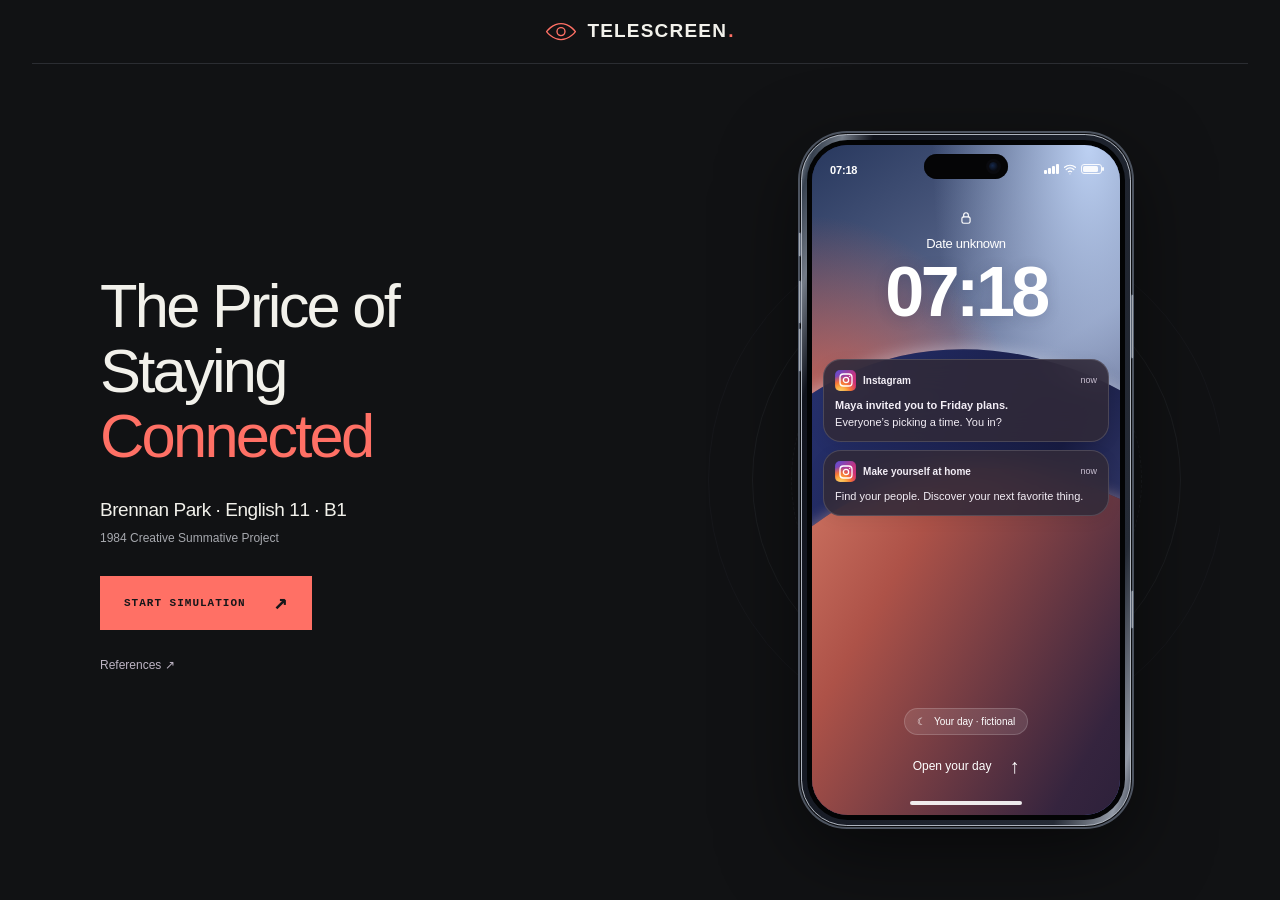
==== commit ab1a0913: "Remove teacher name from project credits" ====
--- a/docs/index.html
+++ b/docs/index.html
@@ -11,7 +11,7 @@
 <link rel="stylesheet" href="social.css?v=d353c416f6">
 <script src="social-story.js?v=7cb6c1d07c" defer></script>
 <script src="research.js?v=9ce2c18d15" defer></script>
-<script src="social-app.js?v=1d35b8784d" defer></script>
+<script src="social-app.js?v=fb5a6ba0bf" defer></script>
 </head>
 <body class="contemporary-site">
 <a class="skip-link" href="#main">Skip to experience</a>
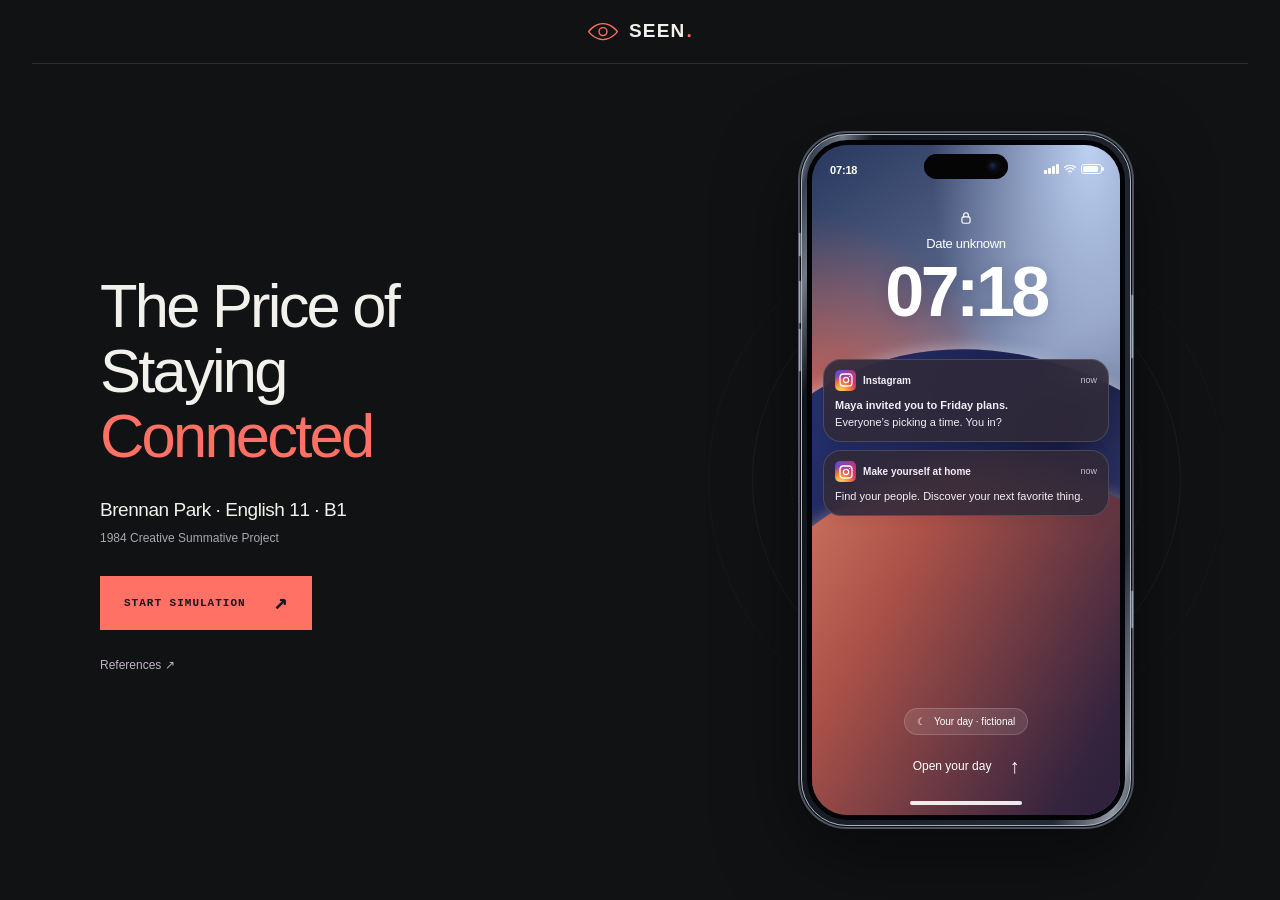
==== commit b571812a: "Rename branding to SEEN and set student age to sixteen" ====
--- a/docs/index.html
+++ b/docs/index.html
@@ -9,14 +9,14 @@
 <link rel="icon" href="icon.svg" type="image/svg+xml">
 <link rel="stylesheet" href="style.css?v=720aa1b64d">
 <link rel="stylesheet" href="social.css?v=d353c416f6">
-<script src="social-story.js?v=7cb6c1d07c" defer></script>
-<script src="research.js?v=9ce2c18d15" defer></script>
-<script src="social-app.js?v=fb5a6ba0bf" defer></script>
+<script src="social-story.js?v=e78f139b8e" defer></script>
+<script src="research.js?v=96da310489" defer></script>
+<script src="social-app.js?v=2e1aa11b50" defer></script>
 </head>
 <body class="contemporary-site">
 <a class="skip-link" href="#main">Skip to experience</a>
 <header class="site-header">
-<a class="wordmark" href="" aria-label="Telescreen home"><svg viewBox="0 0 40 24" aria-hidden="true"><path d="M2 12S9 2 20 2s18 10 18 10-7 10-18 10S2 12 2 12Z"/><circle cx="20" cy="12" r="5"/></svg>TELESCREEN<span>.</span></a>
+<a class="wordmark" href="" aria-label="Seen home"><svg viewBox="0 0 40 24" aria-hidden="true"><path d="M2 12S9 2 20 2s18 10 18 10-7 10-18 10S2 12 2 12Z"/><circle cx="20" cy="12" r="5"/></svg>SEEN<span>.</span></a>
 </header>
 <main id="main" tabindex="-1"></main>
 <div id="announcer" class="sr-only" role="status" aria-live="polite" aria-atomic="true"></div>
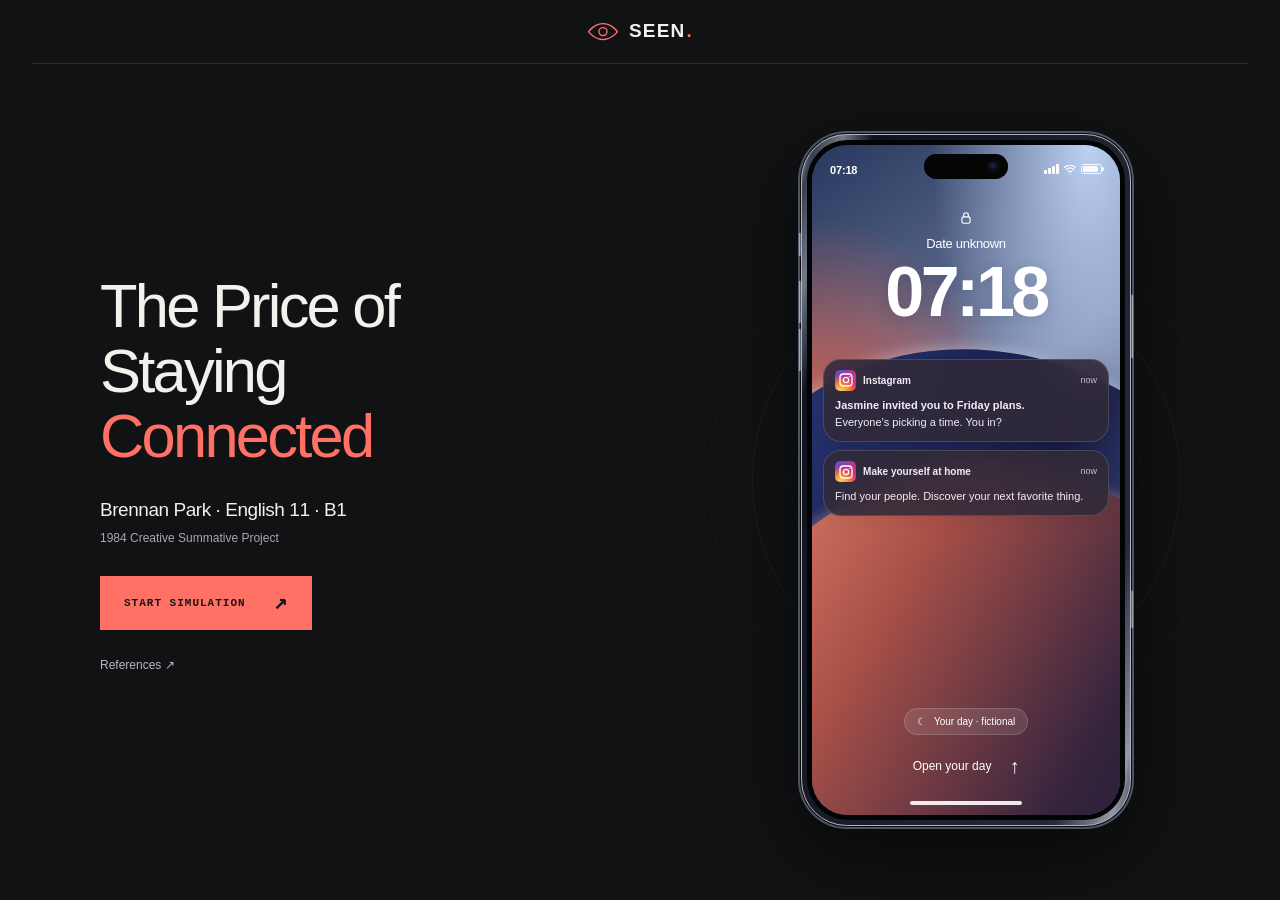
==== commit bb9fcd34: "Rename simulation friends and commenters" ====
--- a/docs/index.html
+++ b/docs/index.html
@@ -9,9 +9,9 @@
 <link rel="icon" href="icon.svg" type="image/svg+xml">
 <link rel="stylesheet" href="style.css?v=720aa1b64d">
 <link rel="stylesheet" href="social.css?v=d353c416f6">
-<script src="social-story.js?v=e78f139b8e" defer></script>
+<script src="social-story.js?v=1bc45f1c3d" defer></script>
 <script src="research.js?v=96da310489" defer></script>
-<script src="social-app.js?v=2e1aa11b50" defer></script>
+<script src="social-app.js?v=6feae666fe" defer></script>
 </head>
 <body class="contemporary-site">
 <a class="skip-link" href="#main">Skip to experience</a>
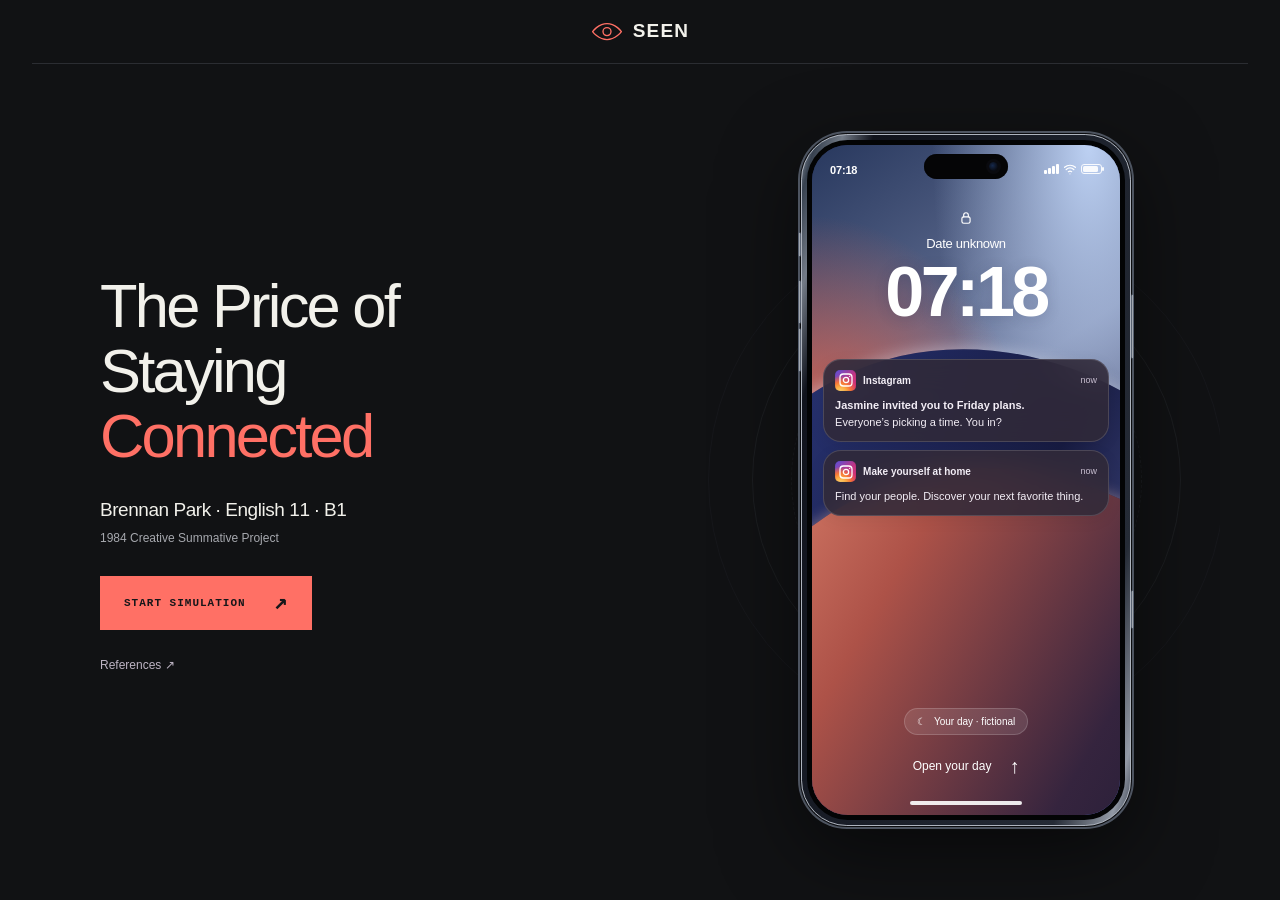
==== commit da46527c: "Remove trailing full stop from SEEN wordmark" ====
--- a/docs/index.html
+++ b/docs/index.html
@@ -16,7 +16,7 @@
 <body class="contemporary-site">
 <a class="skip-link" href="#main">Skip to experience</a>
 <header class="site-header">
-<a class="wordmark" href="" aria-label="Seen home"><svg viewBox="0 0 40 24" aria-hidden="true"><path d="M2 12S9 2 20 2s18 10 18 10-7 10-18 10S2 12 2 12Z"/><circle cx="20" cy="12" r="5"/></svg>SEEN<span>.</span></a>
+<a class="wordmark" href="" aria-label="Seen home"><svg viewBox="0 0 40 24" aria-hidden="true"><path d="M2 12S9 2 20 2s18 10 18 10-7 10-18 10S2 12 2 12Z"/><circle cx="20" cy="12" r="5"/></svg>SEEN</a>
 </header>
 <main id="main" tabindex="-1"></main>
 <div id="announcer" class="sr-only" role="status" aria-live="polite" aria-atomic="true"></div>
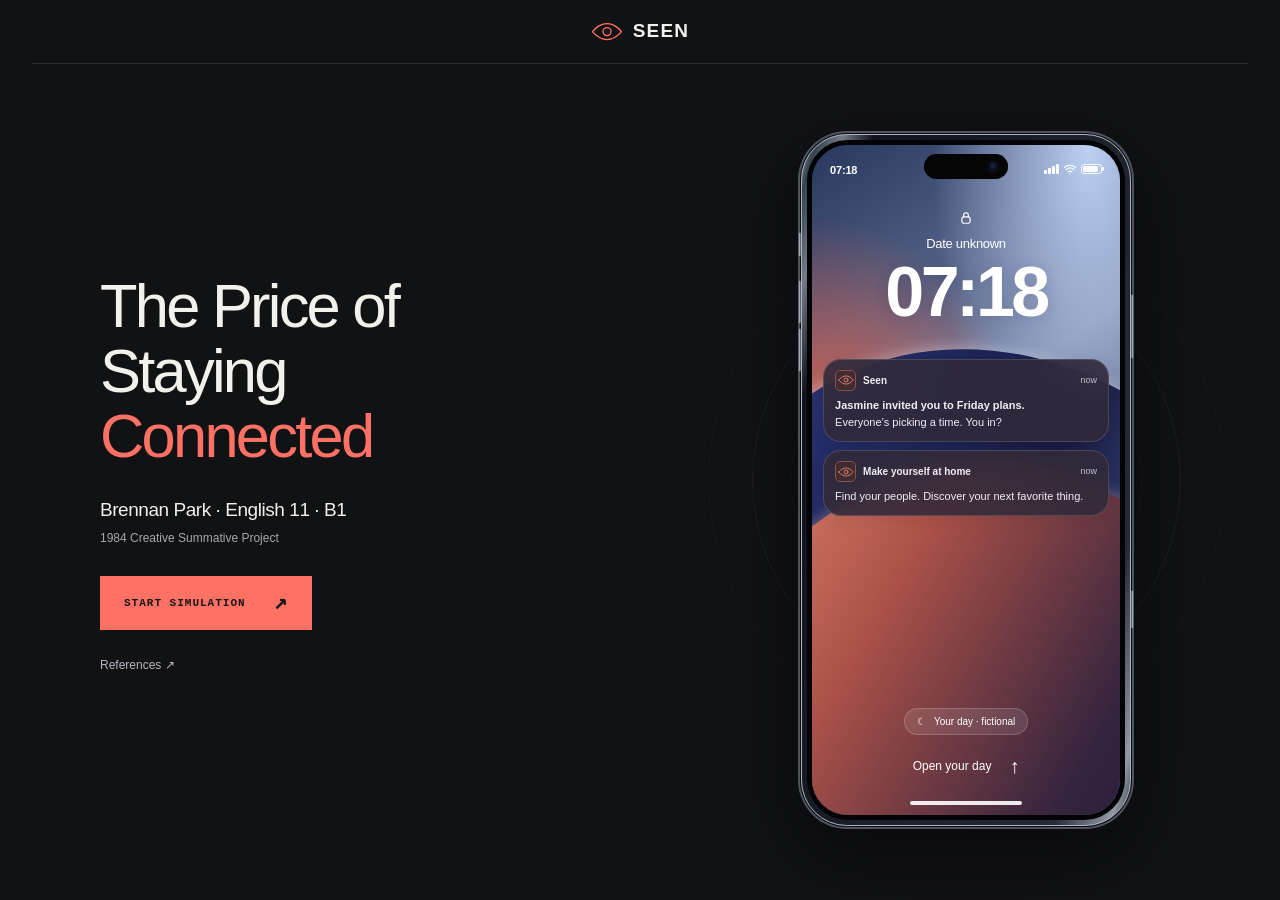
==== commit f7e635ff: "Unify fictional platform as Seen and remove data record shortcut" ====
--- a/docs/index.html
+++ b/docs/index.html
@@ -4,14 +4,14 @@
 <meta charset="utf-8">
 <meta name="viewport" content="width=device-width, initial-scale=1">
 <meta name="theme-color" content="#111214">
-<meta name="description" content="A student’s day in an Instagram simulation. Explore how convenience, personalization, and social connection shape the data we share, with researched comparisons to Instagram, Facebook, and 1984.">
+<meta name="description" content="A student’s day on Seen, a fictional social platform. Explore how convenience, personalization, and social connection shape the data we share, with researched comparisons to Instagram, Facebook, and 1984.">
 <title>The Price of Staying Connected</title>
 <link rel="icon" href="icon.svg" type="image/svg+xml">
 <link rel="stylesheet" href="style.css?v=720aa1b64d">
-<link rel="stylesheet" href="social.css?v=d353c416f6">
-<script src="social-story.js?v=1bc45f1c3d" defer></script>
-<script src="research.js?v=96da310489" defer></script>
-<script src="social-app.js?v=6feae666fe" defer></script>
+<link rel="stylesheet" href="social.css?v=caa4faadc3">
+<script src="social-story.js?v=3983b89399" defer></script>
+<script src="research.js?v=9c1a33266a" defer></script>
+<script src="social-app.js?v=b34b9a5b48" defer></script>
 </head>
 <body class="contemporary-site">
 <a class="skip-link" href="#main">Skip to experience</a>
--- a/docs/social.css
+++ b/docs/social.css
@@ -1,4 +1,4 @@
-/* Contemporary chapter: the original dark hardware and layout, with Instagram simulation surfaces. */
+/* Contemporary chapter: the original dark hardware and layout, with Seen simulation surfaces. */
 .modern-hero #hero-title{line-height:1.06;letter-spacing:-.045em;margin-bottom:28px}.modern-hero .hero-actions{margin-top:28px}.modern-hero .hero-resources{margin-top:13px}.modern-hero .hero-resources button{font-size:12px;min-height:44px}.references-dialog{width:min(820px,calc(100% - 32px))}.reference-list{list-style:none;margin:28px 0 0;padding:0;font-size:14px;line-height:1.9}.reference-list li{padding-left:26px;text-indent:-26px;margin:0 0 22px;overflow-wrap:anywhere;color:#d0c9d6}.reference-list i{color:#f0e9f3}.reference-list a{color:#e5b4ad;text-decoration-thickness:1px;text-underline-offset:3px}.reference-list a:hover{color:#ffe0d9}
 @media(max-width:680px){.modern-hero #hero-title{font-size:clamp(42px,10.8vw,64px);margin:8px 0 25px}.modern-hero .hero-actions{margin-top:25px}.modern-hero .hero-resources{margin-top:9px}.reference-list{font-size:13px;line-height:1.85}.reference-list li{padding-left:20px;text-indent:-20px;margin-bottom:22px}}
 .name-entry{max-width:1030px}.name-entry .hero-copy>.eyebrow{display:block;margin-bottom:22px}.name-entry h1{overflow-wrap:anywhere}.name-phone .app-scroll{padding:18px 18px 16px}.name-welcome>.eyebrow{display:block;font-size:7px;margin-top:17px}.name-avatar{display:grid;place-items:center;width:48px;height:48px;border-radius:15px;background:linear-gradient(135deg,#634655,#362d42);border:1px solid #806075;color:#e9c2bd}.name-avatar svg{width:27px;height:27px}.name-welcome h2{font-size:30px;font-weight:500;line-height:1.1;letter-spacing:-1px;margin:11px 0 15px}.name-welcome>p{font-size:11px;color:#c3b3ca;line-height:1.8;margin-bottom:18px}#player-name-form label{display:block;font-size:11px;font-weight:600;margin-bottom:8px}#player-name{width:100%;min-height:48px;border:1px solid #77617f;background:#302735;color:#f8effb;border-radius:10px;padding:11px;font:16px var(--sans)}#player-name::placeholder{color:#b5a4be}#player-name:focus{outline:2px solid #ff9c8e;outline-offset:3px}#player-name[aria-invalid=true]{border-color:#ff9c8e}#name-help{font-size:9px;line-height:1.7;color:#bbaac5;margin:10px 0 0}.name-error{font-size:10px;line-height:1.6;color:#ffb4a9;min-height:16px;margin:5px 0 12px}#player-name-form .app-primary{min-height:47px}.name-privacy{display:flex;gap:9px;font-size:9px;line-height:1.8;color:#b4a5be;margin:15px 0 0}.name-privacy svg{width:14px;height:14px;flex-shrink:0;margin-top:2px}.character-note .eyebrow,.signup-preview b,.post-author strong,.settings-profile strong,.profile-id>strong{overflow-wrap:anywhere}.post-author>div,.settings-profile>div{min-width:0}.character-note .eyebrow{text-transform:uppercase}.profile-id>strong{max-width:100%}.social-game,.digital-profile{overflow-wrap:anywhere}
@@ -7,9 +7,9 @@
 .modern-hero .hero-credit{margin-bottom:20px}.modern-hero .hero-credit strong{font-size:clamp(15px,1.6vw,19px)}
 .modern-intro{font-size:20px;letter-spacing:-.4px;margin:0 0 8px;font-weight:550}.modern-description{font-size:14px;line-height:1.75;color:#b8b4bd;max-width:430px;margin:0 0 25px}
 .hero-resources{display:flex;gap:22px;flex-wrap:wrap;margin-top:20px}.hero-resources a,.hero-resources button{padding:5px 0;border:0;background:none;text-decoration:none;color:#bdb3c3;font-size:11px;line-height:1.6;min-height:35px}.hero-resources a:hover,.hero-resources button:hover{color:var(--red)}
-.instagram-icon{background:radial-gradient(circle at 25% 110%,#ffdc80 0%,#fcaf45 22%,#f77737 38%,transparent 62%),linear-gradient(135deg,#5851db,#c13584 55%,#e1306c);color:white}.instagram-icon svg{width:21px;height:21px;stroke-width:1.9}
-.contemporary-site .lock-notification{background:#302a38df;color:#f3eef6;border-color:#ffffff24}.contemporary-site .lock-notification time{color:#c7bdcf}.contemporary-site .lock-notification .instagram-icon svg{width:16px;height:16px}
-.session-strip{display:flex;justify-content:space-between;align-items:center;gap:8px;padding:4px 13px 9px;font:6px/1.5 var(--mono);letter-spacing:.7px;color:#b7a6c2}.session-strip button{font:8px var(--mono);padding:6px 0;border:0;background:none;color:#dfb9c2;min-height:28px;letter-spacing:0}
+.seen-icon{background:#412c30;color:#ff9385;border:1px solid #8c514c}.seen-icon svg{width:21px;height:21px;stroke-width:1.9}
+.contemporary-site .lock-notification{background:#302a38df;color:#f3eef6;border-color:#ffffff24}.contemporary-site .lock-notification time{color:#c7bdcf}.contemporary-site .lock-notification .seen-icon svg{width:16px;height:16px}
+.session-strip{display:flex;justify-content:space-between;align-items:center;gap:8px;padding:4px 13px 9px;font:6px/1.5 var(--mono);letter-spacing:.7px;color:#b7a6c2}
 .app-section{color:#c0afc8;font-size:10px;font-weight:400}.social-game .app-navbar{gap:7px}.social-phone .app-scroll{padding-top:15px}.social-phone .result-copy p{font-size:12px;line-height:1.85}
 .record-settings{border-top:1px solid #4a3a48;margin-top:12px}.record-settings>div{display:flex;justify-content:space-between;gap:12px;padding:11px 0;border-bottom:1px solid #4a3a48;font-size:11px;line-height:1.5}.record-settings span{color:#b9adbf}.record-settings strong{font-weight:500;text-align:right;color:#eee2f1}.record-sidebar .record-settings{border-color:var(--line)}.record-sidebar .record-settings>div{border-color:var(--line);font-size:11px}.record-sidebar .status-card p{font-size:11px}.interest-preview{padding-top:22px}.interest-preview>.eyebrow{display:block;margin-bottom:12px}.interest-preview>p{font-size:11px;color:var(--muted)}.interest-chip{display:inline-flex;gap:7px;align-items:center;line-height:1.6;border:1px solid #65516c;background:#332c3a;color:#decee9;padding:6px 9px;margin:0 4px 7px 0;border-radius:20px;font-size:10px}.interest-chip small{font:700 11px var(--mono);color:#efb1a8}
 .social-messages{margin:0 0 17px}.social-phone .message{font-size:12px}.social-phone .message p{font-size:12px;line-height:1.75}.social-phone .message>span{font-size:9px}.event-invite{padding:23px 19px;background:radial-gradient(ellipse at 95% 0,#98625555,transparent 80%),#3b2b3d;border:1px solid #795263;border-radius:17px;overflow:hidden;margin-bottom:16px}.event-invite>.eyebrow{font-size:7px;color:#edb7ae;letter-spacing:1.7px}.event-invite h2{font-size:35px;letter-spacing:-1.7px;line-height:1.08;margin:17px 0 11px;font-weight:500}.event-invite>p{font-size:10px;color:#dac4d7}.friend-stack{display:flex;align-items:center;margin-top:20px}.friend-stack>span{border:2px solid #3b2b3d;border-radius:50%;width:30px;height:30px;background:#785b7a;display:grid;place-items:center;font-size:9px;margin-left:-5px}.friend-stack>span:first-child{margin-left:0;background:#b46c64}.friend-stack>span:nth-child(2){background:#5c7891}.friend-stack small{font-size:8px;color:#d5bed4;margin-left:8px}.signup-preview,.tradeoff-card,.retained-card{border:1px solid var(--phone-line);background:var(--card);padding:14px;border-radius:12px;margin-bottom:17px}.signup-preview .eyebrow,.retained-card .eyebrow{font-size:7px;letter-spacing:.8px}.signup-preview p,.tradeoff-card p,.retained-card p{font-size:11px;line-height:1.8;margin:9px 0 0;color:#d5cadb}.signup-preview p:first-of-type{font-size:15px;color:#f5edf5}.tradeoff-card strong{font-size:11px;color:#f3d1ca;display:block;margin-top:12px}.tradeoff-card strong:first-child{margin-top:0}
@@ -21,5 +21,5 @@
 .digital-profile{max-width:1130px;padding:33px 32px 55px;margin:auto}.profile-heading{display:flex;justify-content:space-between;gap:16px;border-bottom:1px solid #39313e;padding-bottom:20px}.profile-heading .eyebrow{font-size:9px}.profile-status{font:8px/1.6 var(--mono);color:#a596b1}.profile-intro{display:grid;grid-template-columns:1fr 220px;gap:70px;padding:35px 0}.profile-intro h1{font-size:76px;letter-spacing:-4px;line-height:1.02;margin:0 0 23px;font-weight:500}.profile-intro h1 em{font-style:normal;color:var(--red)}.profile-intro>div>p{font-size:15px;line-height:1.85;color:#bdb0c4;max-width:650px}.profile-id{border-left:1px solid #493b4b;padding:12px 0 0 30px;display:flex;align-items:flex-start;flex-direction:column;gap:12px}.profile-id>.profile-avatar{background:#58415f}.profile-id>strong{font:12px var(--mono);letter-spacing:2px}.profile-id>span:not(.profile-avatar){font:9px var(--mono);color:#b6a6bf}.profile-intro .profile-id>p{font-size:11px;line-height:1.8;margin:0;color:#a99bb3}.profile-flow{border-block:1px solid #453949;padding:19px 0;display:flex;align-items:center;justify-content:space-between;gap:15px;font:10px var(--mono);color:#d9c8e2;letter-spacing:.5px;margin-bottom:28px}.profile-flow span:nth-child(even){color:#e8a599;font-size:20px}.profile-grid{display:grid;grid-template-columns:repeat(2,minmax(0,1fr));gap:19px}.profile-card{background:#201c24;border:1px solid #413646;padding:26px;border-radius:13px}.profile-card>.eyebrow{font-size:8px;color:#c597ae}.profile-card h2{font-size:23px;letter-spacing:-.7px;margin:9px 0 20px;font-weight:500}.profile-card ul{list-style:none;padding:0;margin:0}.profile-card li{padding-top:14px;border-top:1px solid #45364b;margin-top:14px}.profile-card li:first-child{margin-top:0}.profile-card li>strong{font-size:13px;font-weight:550;line-height:1.6}.profile-card li>p{font-size:12px;line-height:1.85;color:#bdb0c7;margin:7px 0}.profile-card .empty-record{font-size:12px;line-height:1.85;color:#b8a9c2}.profile-card.inference-card{background:linear-gradient(135deg,#352733,#211b27);border-color:#705060}.profile-card .uncertain-tag{font-size:8px}.profile-reflection{margin:32px 0;padding:27px 0;border-block:1px solid #453949}.profile-reflection h2{font-size:33px;line-height:1.25;letter-spacing:-1px;max-width:750px;font-weight:500;margin:13px 0 20px}.profile-reflection p{font-size:13px;line-height:1.9;color:#bdb0c7;max-width:800px}.digital-profile .ending-actions a{text-decoration:none}.profile-footnote{font-size:10px;color:#ae9fba;line-height:1.8;margin-top:25px}.research-claim{border-top:1px solid #4b3c51;margin-top:24px;padding-top:4px}.research-claim h3{font-size:21px}.source-library{display:grid;gap:13px}.source-library article{border:1px solid #493d50;background:#24202b;border-radius:9px;padding:17px}.source-library .eyebrow{display:block;font-size:8px;margin-bottom:8px}.source-library a{font-size:13px;line-height:1.7;color:#e1c7e8;text-underline-offset:3px}.source-library p{font-size:11px;line-height:1.8;margin:9px 0 0}.comparison-link{display:block;font-size:11px;line-height:1.8;color:#d7c2e5;margin-top:22px}.evidence-framing{padding:0 17px;border-left:2px solid #b47379}
 @media(min-width:681px) and (max-height:760px){.modern-hero h1{font-size:clamp(42px,7.6svh,58px);margin-bottom:17px}.modern-hero .hero-credit{margin-bottom:16px}.modern-intro{font-size:18px}.modern-description{font-size:13px;margin-bottom:19px}.hero-resources{margin-top:13px;gap:17px}}
 @media(max-width:850px){.modern-description{font-size:12px}.modern-intro{font-size:16px}.hero-resources{gap:10px;flex-direction:column}.hero-resources a,.hero-resources button{min-height:28px;text-align:left}.profile-intro{gap:30px}.profile-intro h1{font-size:64px}}
-@media(max-width:680px){.modern-hero .hero-credit strong{font-size:17px}.modern-hero .hero-credit{margin-bottom:22px}.modern-intro{font-size:19px}.modern-description{font-size:13px;max-width:420px}.hero-resources{gap:18px;flex-direction:row}.hero-resources a,.hero-resources button{font-size:10px}.social-game .story-sidebar .connection-button{grid-row:4}.social-game .session-strip{font-size:7px;padding-inline:14px}.session-strip button{font-size:9px}.social-game .app-section{font-size:11px}.social-phone .app-scroll{padding-top:18px}.social-phone .choice-content strong{font-size:13px}.social-phone .choice-content small{font-size:11px}.social-phone .message p{font-size:13px}.social-phone .result-copy p{font-size:13px}.post-art{height:170px}.post-caption h3{font-size:14px}.post-caption p{font-size:12px}.post-actions button{font-size:12px;min-height:44px}.selection-note{font-size:9px}.digital-profile{padding:26px 22px 40px}.profile-heading{flex-direction:column;gap:7px}.profile-heading .eyebrow{font-size:8px}.profile-intro{grid-template-columns:1fr;gap:20px;padding:28px 0}.profile-intro h1{font-size:60px;letter-spacing:-3px}.profile-intro>div>p{font-size:13px}.profile-id{display:none}.profile-flow{font-size:8px;gap:9px;line-height:1.8;letter-spacing:0}.profile-flow span:nth-child(even){font-size:16px}.profile-grid{grid-template-columns:1fr;gap:14px}.profile-card{padding:22px}.profile-card h2{font-size:23px}.profile-reflection h2{font-size:29px}.digital-profile .ending-actions{gap:14px}.digital-profile .ending-actions .text-button{font-size:10px}.social-phone .evidence-note p{font-size:11px}.social-phone .screen-simulation{font-size:7px}}
+@media(max-width:680px){.modern-hero .hero-credit strong{font-size:17px}.modern-hero .hero-credit{margin-bottom:22px}.modern-intro{font-size:19px}.modern-description{font-size:13px;max-width:420px}.hero-resources{gap:18px;flex-direction:row}.hero-resources a,.hero-resources button{font-size:10px}.social-game .story-sidebar .connection-button{grid-row:4}.social-game .session-strip{font-size:7px;padding-inline:14px}.social-game .app-section{font-size:11px}.social-phone .app-scroll{padding-top:18px}.social-phone .choice-content strong{font-size:13px}.social-phone .choice-content small{font-size:11px}.social-phone .message p{font-size:13px}.social-phone .result-copy p{font-size:13px}.post-art{height:170px}.post-caption h3{font-size:14px}.post-caption p{font-size:12px}.post-actions button{font-size:12px;min-height:44px}.selection-note{font-size:9px}.digital-profile{padding:26px 22px 40px}.profile-heading{flex-direction:column;gap:7px}.profile-heading .eyebrow{font-size:8px}.profile-intro{grid-template-columns:1fr;gap:20px;padding:28px 0}.profile-intro h1{font-size:60px;letter-spacing:-3px}.profile-intro>div>p{font-size:13px}.profile-id{display:none}.profile-flow{font-size:8px;gap:9px;line-height:1.8;letter-spacing:0}.profile-flow span:nth-child(even){font-size:16px}.profile-grid{grid-template-columns:1fr;gap:14px}.profile-card{padding:22px}.profile-card h2{font-size:23px}.profile-reflection h2{font-size:29px}.digital-profile .ending-actions{gap:14px}.digital-profile .ending-actions .text-button{font-size:10px}.social-phone .evidence-note p{font-size:11px}.social-phone .screen-simulation{font-size:7px}}
 .suggested-post{margin-top:16px;border:1px solid #63516d;border-radius:10px;background:#29232f;overflow:hidden}.suggested-post .post-art{height:108px}.suggested-post>.eyebrow{display:block;font-size:6px;color:#c4a1cf;padding:11px 11px 0}.suggested-post h4{font-size:15px;line-height:1.35;letter-spacing:-.25px;margin:6px 11px}.suggested-post p{font-size:10px;line-height:1.8;margin:8px 11px 13px;color:#bfaccd}.general-feed-card{margin-top:15px;border-top:1px solid #5c4964;padding-top:15px}.general-feed-card .eyebrow{font-size:7px}.general-feed-card h4{font-size:16px;margin:8px 0}.general-feed-card p{font-size:11px;line-height:1.8;color:#c4b2cf}.ad-reveal .ad-product{margin:0;border-radius:0;height:166px}.illustrated-ad svg{height:70px;width:105px;stroke-width:2;color:#d3b39f}.illustrated-ad{background:radial-gradient(ellipse at 30% 0,#b68b6044,transparent 75%),#433438;height:160px}.shop-open>.eyebrow,.shop-preview-label{font-size:7px;display:block;margin:0 0 13px;line-height:1.8}.profile-intro>div>p.profile-scope{font-size:11px;color:#be9ebd}
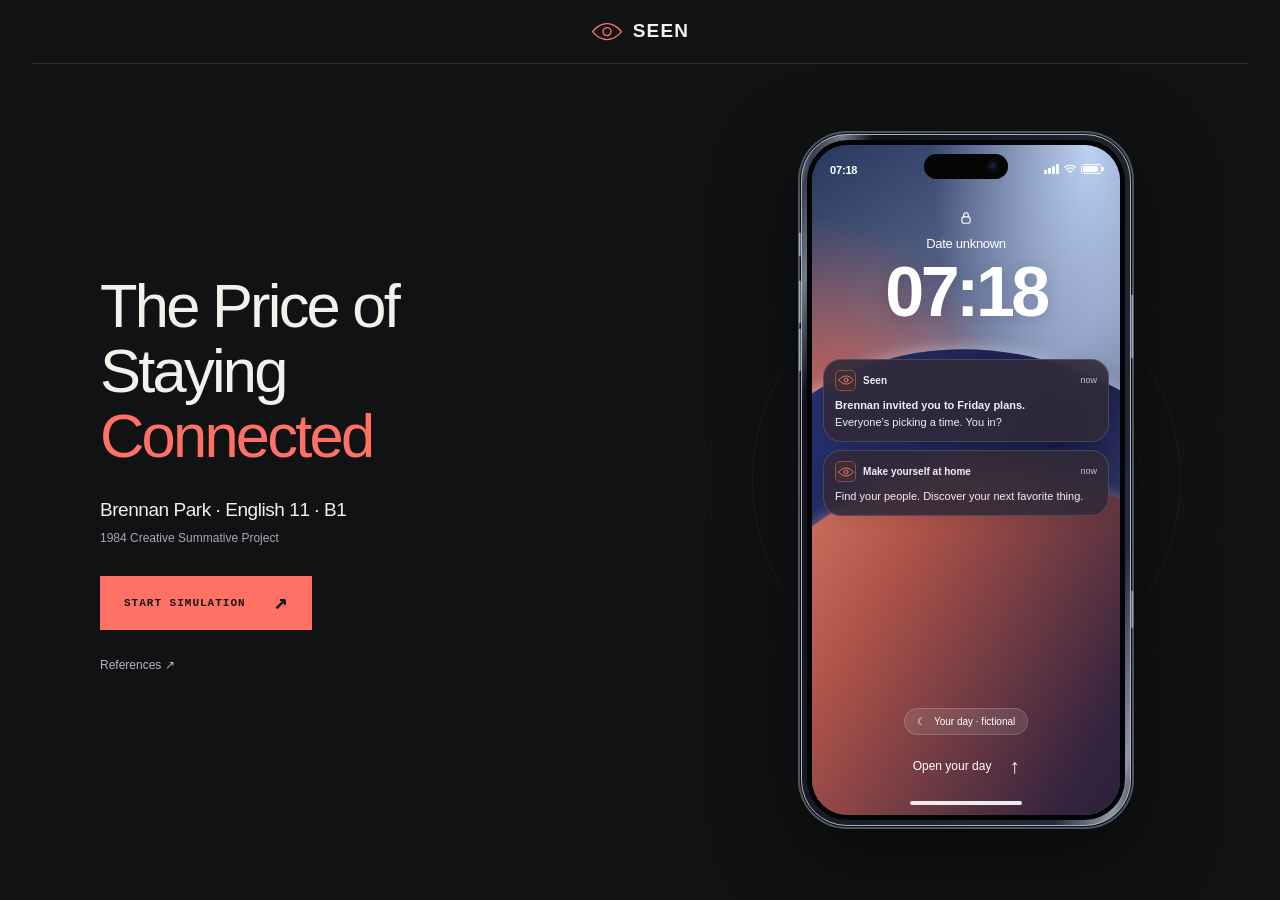
==== commit ad582794: "Rename story roles to Brennan and Jasmine" ====
--- a/docs/index.html
+++ b/docs/index.html
@@ -9,9 +9,9 @@
 <link rel="icon" href="icon.svg" type="image/svg+xml">
 <link rel="stylesheet" href="style.css?v=720aa1b64d">
 <link rel="stylesheet" href="social.css?v=caa4faadc3">
-<script src="social-story.js?v=3983b89399" defer></script>
+<script src="social-story.js?v=f45f32aa42" defer></script>
 <script src="research.js?v=9c1a33266a" defer></script>
-<script src="social-app.js?v=b34b9a5b48" defer></script>
+<script src="social-app.js?v=8e21ae9ee1" defer></script>
 </head>
 <body class="contemporary-site">
 <a class="skip-link" href="#main">Skip to experience</a>
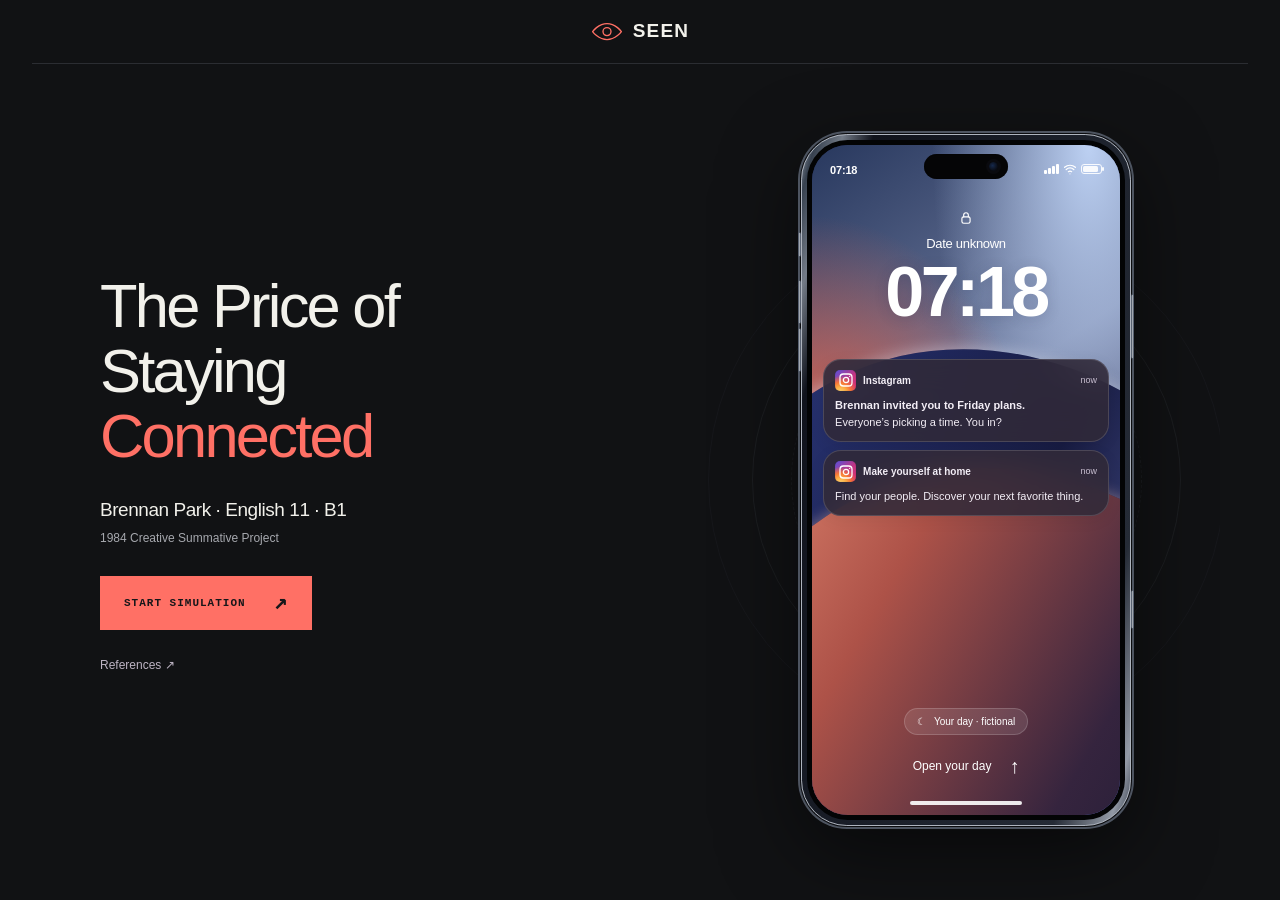
==== commit f1d7fe93: "Use Instagram throughout gameplay while preserving SEEN site branding" ====
--- a/docs/index.html
+++ b/docs/index.html
@@ -4,14 +4,14 @@
 <meta charset="utf-8">
 <meta name="viewport" content="width=device-width, initial-scale=1">
 <meta name="theme-color" content="#111214">
-<meta name="description" content="A student’s day on Seen, a fictional social platform. Explore how convenience, personalization, and social connection shape the data we share, with researched comparisons to Instagram, Facebook, and 1984.">
+<meta name="description" content="A student’s day in an educational Instagram simulation. Explore how convenience, personalization, and social connection shape the data we share, with researched comparisons to Instagram, Facebook, and 1984.">
 <title>The Price of Staying Connected</title>
 <link rel="icon" href="icon.svg" type="image/svg+xml">
 <link rel="stylesheet" href="style.css?v=720aa1b64d">
-<link rel="stylesheet" href="social.css?v=caa4faadc3">
-<script src="social-story.js?v=f45f32aa42" defer></script>
-<script src="research.js?v=9c1a33266a" defer></script>
-<script src="social-app.js?v=8e21ae9ee1" defer></script>
+<link rel="stylesheet" href="social.css?v=7da8e2bf01">
+<script src="social-story.js?v=ed3032b26a" defer></script>
+<script src="research.js?v=0efdbb0681" defer></script>
+<script src="social-app.js?v=d2a9ae5c68" defer></script>
 </head>
 <body class="contemporary-site">
 <a class="skip-link" href="#main">Skip to experience</a>
--- a/docs/social.css
+++ b/docs/social.css
@@ -1,4 +1,4 @@
-/* Contemporary chapter: the original dark hardware and layout, with Seen simulation surfaces. */
+/* Contemporary chapter: the original dark hardware and layout, with Instagram simulation surfaces. */
 .modern-hero #hero-title{line-height:1.06;letter-spacing:-.045em;margin-bottom:28px}.modern-hero .hero-actions{margin-top:28px}.modern-hero .hero-resources{margin-top:13px}.modern-hero .hero-resources button{font-size:12px;min-height:44px}.references-dialog{width:min(820px,calc(100% - 32px))}.reference-list{list-style:none;margin:28px 0 0;padding:0;font-size:14px;line-height:1.9}.reference-list li{padding-left:26px;text-indent:-26px;margin:0 0 22px;overflow-wrap:anywhere;color:#d0c9d6}.reference-list i{color:#f0e9f3}.reference-list a{color:#e5b4ad;text-decoration-thickness:1px;text-underline-offset:3px}.reference-list a:hover{color:#ffe0d9}
 @media(max-width:680px){.modern-hero #hero-title{font-size:clamp(42px,10.8vw,64px);margin:8px 0 25px}.modern-hero .hero-actions{margin-top:25px}.modern-hero .hero-resources{margin-top:9px}.reference-list{font-size:13px;line-height:1.85}.reference-list li{padding-left:20px;text-indent:-20px;margin-bottom:22px}}
 .name-entry{max-width:1030px}.name-entry .hero-copy>.eyebrow{display:block;margin-bottom:22px}.name-entry h1{overflow-wrap:anywhere}.name-phone .app-scroll{padding:18px 18px 16px}.name-welcome>.eyebrow{display:block;font-size:7px;margin-top:17px}.name-avatar{display:grid;place-items:center;width:48px;height:48px;border-radius:15px;background:linear-gradient(135deg,#634655,#362d42);border:1px solid #806075;color:#e9c2bd}.name-avatar svg{width:27px;height:27px}.name-welcome h2{font-size:30px;font-weight:500;line-height:1.1;letter-spacing:-1px;margin:11px 0 15px}.name-welcome>p{font-size:11px;color:#c3b3ca;line-height:1.8;margin-bottom:18px}#player-name-form label{display:block;font-size:11px;font-weight:600;margin-bottom:8px}#player-name{width:100%;min-height:48px;border:1px solid #77617f;background:#302735;color:#f8effb;border-radius:10px;padding:11px;font:16px var(--sans)}#player-name::placeholder{color:#b5a4be}#player-name:focus{outline:2px solid #ff9c8e;outline-offset:3px}#player-name[aria-invalid=true]{border-color:#ff9c8e}#name-help{font-size:9px;line-height:1.7;color:#bbaac5;margin:10px 0 0}.name-error{font-size:10px;line-height:1.6;color:#ffb4a9;min-height:16px;margin:5px 0 12px}#player-name-form .app-primary{min-height:47px}.name-privacy{display:flex;gap:9px;font-size:9px;line-height:1.8;color:#b4a5be;margin:15px 0 0}.name-privacy svg{width:14px;height:14px;flex-shrink:0;margin-top:2px}.character-note .eyebrow,.signup-preview b,.post-author strong,.settings-profile strong,.profile-id>strong{overflow-wrap:anywhere}.post-author>div,.settings-profile>div{min-width:0}.character-note .eyebrow{text-transform:uppercase}.profile-id>strong{max-width:100%}.social-game,.digital-profile{overflow-wrap:anywhere}
@@ -7,8 +7,8 @@
 .modern-hero .hero-credit{margin-bottom:20px}.modern-hero .hero-credit strong{font-size:clamp(15px,1.6vw,19px)}
 .modern-intro{font-size:20px;letter-spacing:-.4px;margin:0 0 8px;font-weight:550}.modern-description{font-size:14px;line-height:1.75;color:#b8b4bd;max-width:430px;margin:0 0 25px}
 .hero-resources{display:flex;gap:22px;flex-wrap:wrap;margin-top:20px}.hero-resources a,.hero-resources button{padding:5px 0;border:0;background:none;text-decoration:none;color:#bdb3c3;font-size:11px;line-height:1.6;min-height:35px}.hero-resources a:hover,.hero-resources button:hover{color:var(--red)}
-.seen-icon{background:#412c30;color:#ff9385;border:1px solid #8c514c}.seen-icon svg{width:21px;height:21px;stroke-width:1.9}
-.contemporary-site .lock-notification{background:#302a38df;color:#f3eef6;border-color:#ffffff24}.contemporary-site .lock-notification time{color:#c7bdcf}.contemporary-site .lock-notification .seen-icon svg{width:16px;height:16px}
+.instagram-icon{background:radial-gradient(circle at 25% 110%,#ffdc80 0%,#fcaf45 22%,#f77737 38%,transparent 62%),linear-gradient(135deg,#5851db,#c13584 55%,#e1306c);color:white}.instagram-icon svg{width:21px;height:21px;stroke-width:1.9}
+.contemporary-site .lock-notification{background:#302a38df;color:#f3eef6;border-color:#ffffff24}.contemporary-site .lock-notification time{color:#c7bdcf}.contemporary-site .lock-notification .instagram-icon svg{width:16px;height:16px}
 .session-strip{display:flex;justify-content:space-between;align-items:center;gap:8px;padding:4px 13px 9px;font:6px/1.5 var(--mono);letter-spacing:.7px;color:#b7a6c2}
 .app-section{color:#c0afc8;font-size:10px;font-weight:400}.social-game .app-navbar{gap:7px}.social-phone .app-scroll{padding-top:15px}.social-phone .result-copy p{font-size:12px;line-height:1.85}
 .record-settings{border-top:1px solid #4a3a48;margin-top:12px}.record-settings>div{display:flex;justify-content:space-between;gap:12px;padding:11px 0;border-bottom:1px solid #4a3a48;font-size:11px;line-height:1.5}.record-settings span{color:#b9adbf}.record-settings strong{font-weight:500;text-align:right;color:#eee2f1}.record-sidebar .record-settings{border-color:var(--line)}.record-sidebar .record-settings>div{border-color:var(--line);font-size:11px}.record-sidebar .status-card p{font-size:11px}.interest-preview{padding-top:22px}.interest-preview>.eyebrow{display:block;margin-bottom:12px}.interest-preview>p{font-size:11px;color:var(--muted)}.interest-chip{display:inline-flex;gap:7px;align-items:center;line-height:1.6;border:1px solid #65516c;background:#332c3a;color:#decee9;padding:6px 9px;margin:0 4px 7px 0;border-radius:20px;font-size:10px}.interest-chip small{font:700 11px var(--mono);color:#efb1a8}
